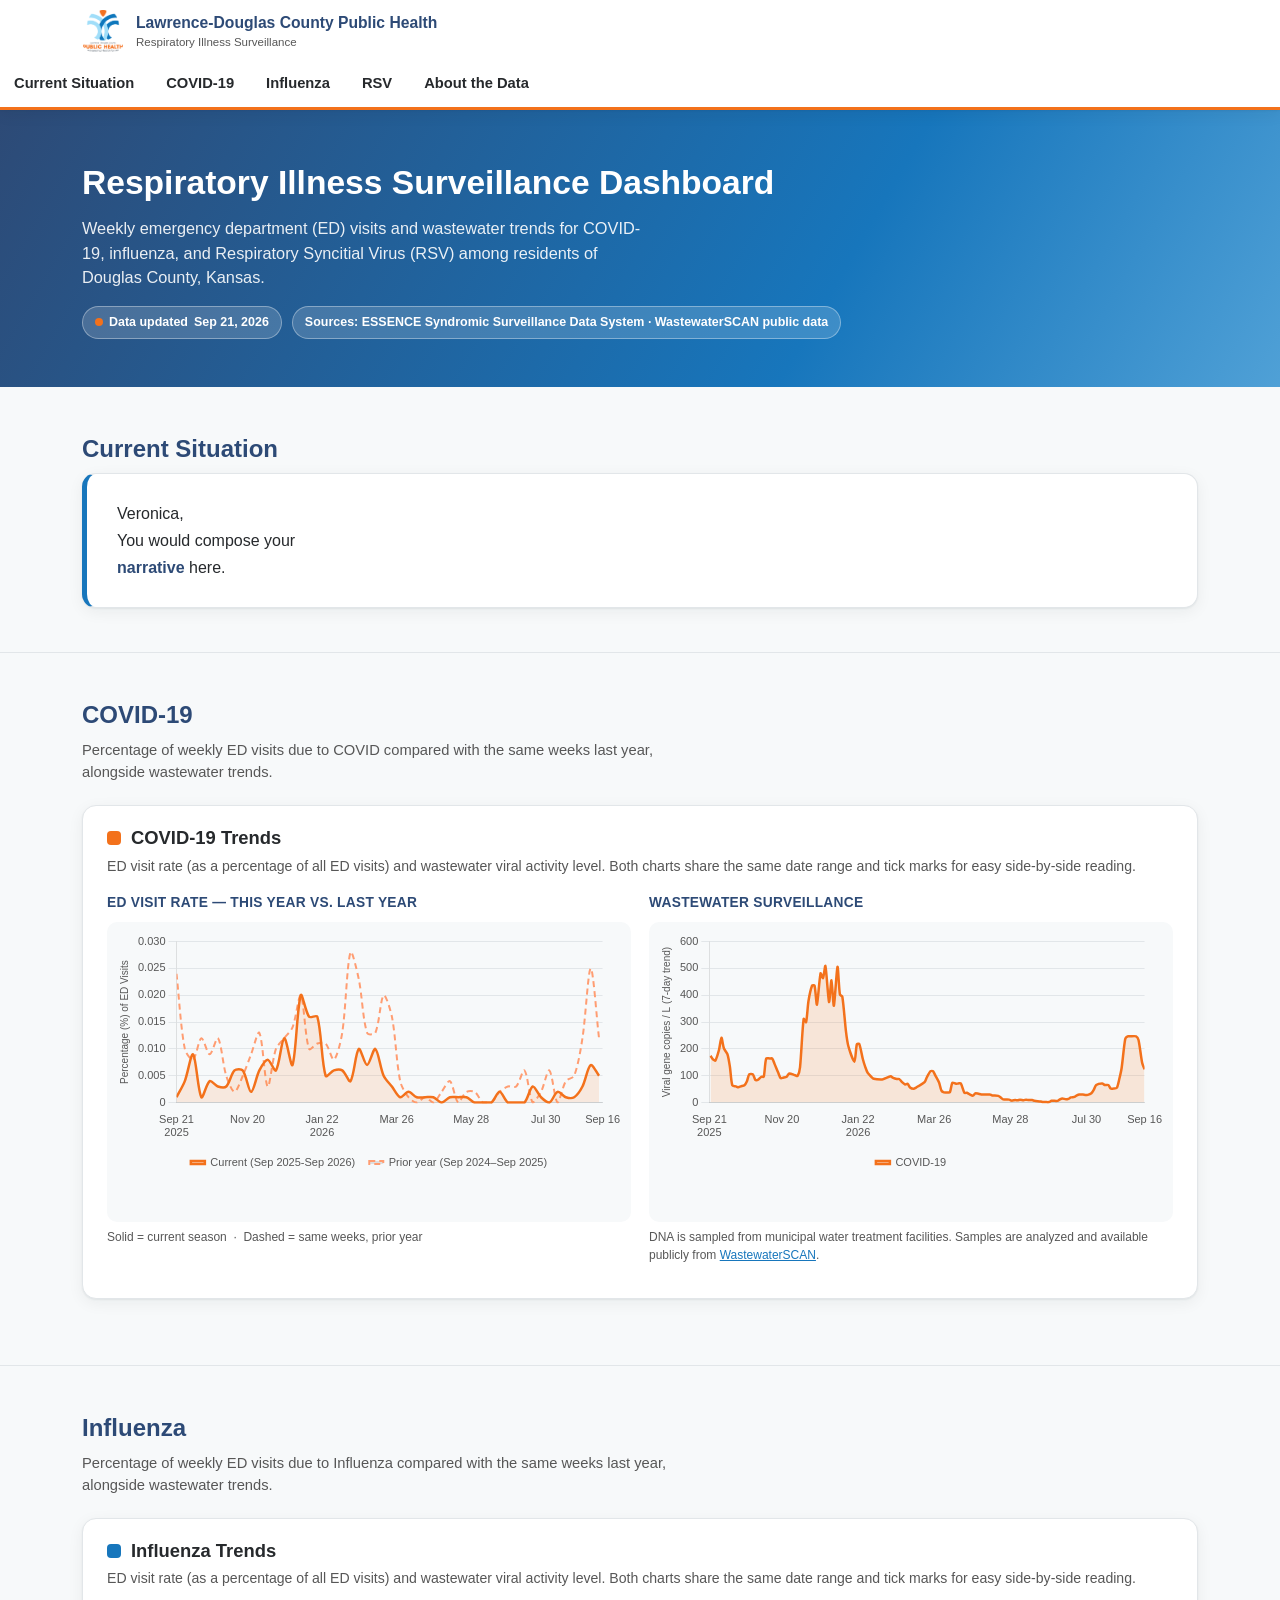
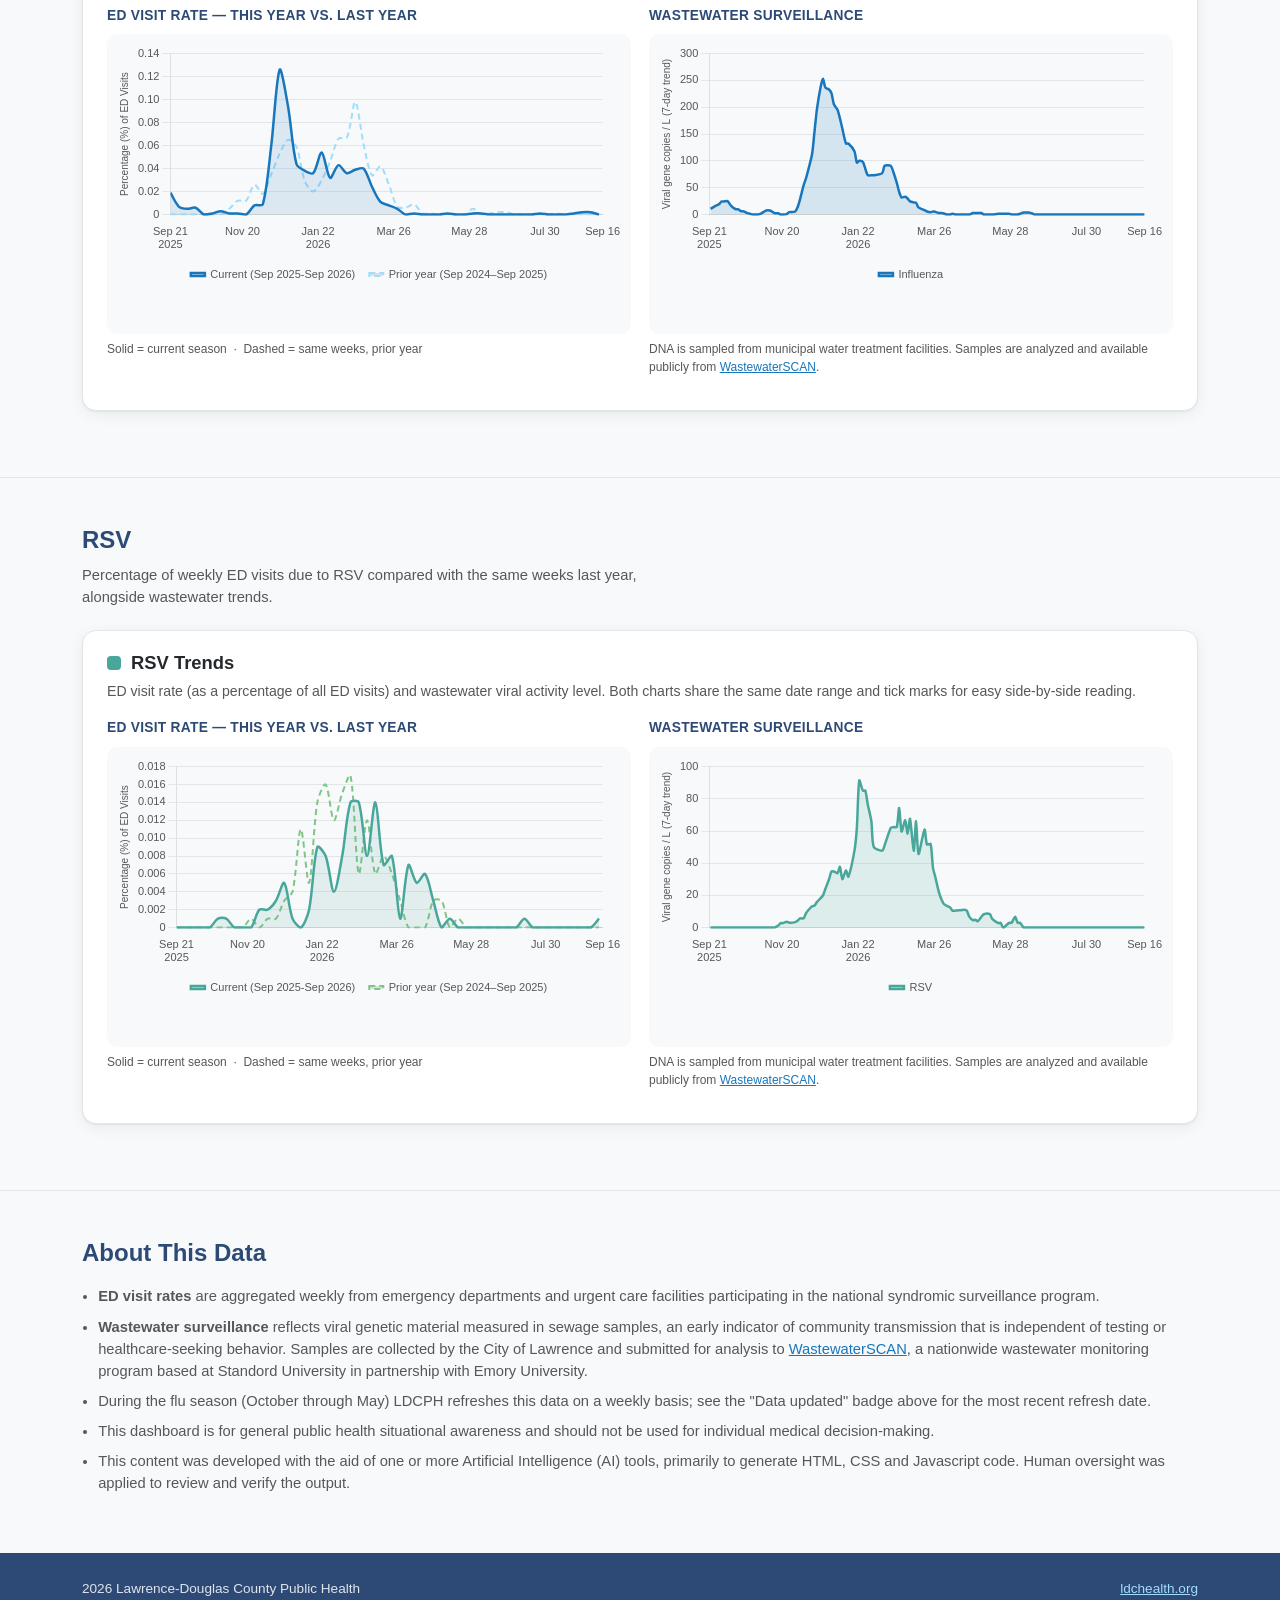
==== respiratory/index.html @ 97ee8261 "Initial push Just contains the respiratory illness dashboard." ====
<!DOCTYPE html>
<html lang="en">
<head>
<meta charset="UTF-8">
<meta name="viewport" content="width=device-width, initial-scale=1">
<title>Respiratory Illness Surveillance Dashboard | Lawrence-Douglas County Public Health</title>
<meta name="description" content="Weekly emergency department visit rates and wastewater surveillance trends for COVID-19, Influenza, and RSV in Lawrence-Douglas County.">
<link rel="icon" href="assets/img/favicon.svg" type="image/svg+xml">
<link rel="stylesheet" href="assets/css/styles.css">
</head>
<body>
<a class="skip-link" href="#main">Skip to main content</a>

<header class="site-header">
  <div class="header-bar">
    <a class="brand" href="https://ldchealth.org/">
      <img class="brand__logo" src="assets/img/logo.svg" alt="Lawrence-Douglas County Public Health logo">
      <span class="brand__text">
        <span class="brand__agency">Lawrence-Douglas County Public Health</span>
        <span class="brand__tagline">Respiratory Illness Surveillance</span>
      </span>
    </a>
    <button class="nav-toggle" id="navToggle" aria-expanded="false" aria-controls="mainNav" aria-label="Toggle navigation menu"></button>
  </div>
  <nav class="main-nav" id="mainNav">
    <a href="#summary">Current Situation</a>
    <a href="#covid">COVID-19</a>
    <a href="#influenza">Influenza</a>
    <a href="#rsv">RSV</a>
    <a href="#about">About the Data</a>
  </nav>
</header>

<main id="main">
  <div id="top"></div>
  <section class="hero">
    <div class="container">
      <h1>Respiratory Illness Surveillance Dashboard</h1>
      <p>Weekly emergency department (ED) visits and wastewater trends for COVID-19, influenza, and Respiratory Syncitial Virus (RSV) among residents of Douglas County, Kansas.</p>
      <div class="hero__meta">
        <span class="badge"><span class="badge__dot"></span> Data updated <span id="lastUpdated">—</span></span>
        <span class="badge">Sources: ESSENCE Syndromic Surveillance Data System &middot; WastewaterSCAN public data</span>
      </div>
    </div>
  </section>

  <section class="section" id="summary">
    <div class="container">
      <h2 class="section-title">Current Situation</h2>
      <!-- <p class="section-sub">A short narrative update from LDCPH staff, reflecting the latest interpretation of the data below.</p> -->
      <div class="narrative-box" id="narrativeBox">
        <p class="state-msg">Loading current summary…</p>
      </div>
    </div>
  </section>

  <section class="section" id="covid">
    <div class="container">
      <h2 class="section-title">COVID-19</h2>
      <p class="section-sub">Percentage of weekly ED visits due to COVID compared with the same weeks last year, alongside wastewater trends.</p>
      <div class="pathogen-card" data-pathogen="covid" style="--tone:var(--covid-strong)">
        <div class="pathogen-card__head">
          <span class="pathogen-card__dot"></span>
          <h3 class="pathogen-card__title">COVID-19 Trends</h3>
        </div>
        <p class="pathogen-card__desc">ED visit rate (as a percentage of all ED visits) and wastewater viral activity level. Both charts share the same date range and tick marks for easy side-by-side reading.</p>
        <div class="chart-grid">
          <div class="chart-box">
            <h3>ED Visit Rate — This Year vs. Last Year</h3>
            <div class="chart-wrap"><canvas id="chart-covid-ed"></canvas></div>
            <p class="legend-note">Solid = current season &nbsp;·&nbsp; Dashed = same weeks, prior year</p>
          </div>
          <div class="chart-box">
            <h3>Wastewater Surveillance</h3>
            <div class="chart-wrap"><canvas id="chart-covid-ww"></canvas></div>
            <p class="legend-note">DNA is sampled from municipal water treatment facilities. Samples are analyzed and available publicly from <a href="https://data.wastewaterscan.org">WastewaterSCAN</a>.</p>
          </div>
        </div>
      </div>
    </div>
  </section>

  <section class="section" id="influenza">
    <div class="container">
      <h2 class="section-title">Influenza</h2>
      <p class="section-sub">Percentage of weekly ED visits due to Influenza compared with the same weeks last year, alongside wastewater trends.</p>
      <div class="pathogen-card" data-pathogen="influenza" style="--tone:var(--flu-strong)">
        <div class="pathogen-card__head">
          <span class="pathogen-card__dot"></span>
          <h3 class="pathogen-card__title">Influenza Trends</h3>
        </div>
        <p class="pathogen-card__desc">ED visit rate (as a percentage of all ED visits) and wastewater viral activity level. Both charts share the same date range and tick marks for easy side-by-side reading.</p>
        <div class="chart-grid">
          <div class="chart-box">
            <h3>ED Visit Rate — This Year vs. Last Year</h3>
            <div class="chart-wrap"><canvas id="chart-influenza-ed"></canvas></div>
            <p class="legend-note">Solid = current season &nbsp;·&nbsp; Dashed = same weeks, prior year</p>
          </div>
          <div class="chart-box">
            <h3>Wastewater Surveillance</h3>
            <div class="chart-wrap"><canvas id="chart-influenza-ww"></canvas></div>
            <p class="legend-note">DNA is sampled from municipal water treatment facilities. Samples are analyzed and available publicly from <a href="https://data.wastewaterscan.org">WastewaterSCAN</a>.</p>
          </div>
        </div>
      </div>
    </div>
  </section>

  <section class="section" id="rsv">
    <div class="container">
      <h2 class="section-title">RSV</h2>
      <p class="section-sub">Percentage of weekly ED visits due to RSV compared with the same weeks last year, alongside wastewater trends.</p>
      <div class="pathogen-card" data-pathogen="rsv" style="--tone:var(--rsv-strong)">
        <div class="pathogen-card__head">
          <span class="pathogen-card__dot"></span>
          <h3 class="pathogen-card__title">RSV Trends</h3>
        </div>
        <p class="pathogen-card__desc">ED visit rate (as a percentage of all ED visits) and wastewater viral activity level. Both charts share the same date range and tick marks for easy side-by-side reading.</p>
        <div class="chart-grid">
          <div class="chart-box">
            <h3>ED Visit Rate — This Year vs. Last Year</h3>
            <div class="chart-wrap"><canvas id="chart-rsv-ed"></canvas></div>
            <p class="legend-note">Solid = current season &nbsp;·&nbsp; Dashed = same weeks, prior year</p>
          </div>
          <div class="chart-box">
            <h3>Wastewater Surveillance</h3>
            <div class="chart-wrap"><canvas id="chart-rsv-ww"></canvas></div>
            <p class="legend-note">DNA is sampled from municipal water treatment facilities. Samples are analyzed and available publicly from <a href="https://data.wastewaterscan.org">WastewaterSCAN</a>.</p>
          </div>
        </div>
      </div>
    </div>
  </section>

  <section class="section" id="about">
    <div class="container">
      <h2 class="section-title">About This Data</h2>
      <ul class="about-list">
        <li><strong>ED visit rates</strong> are aggregated weekly from emergency departments and urgent care facilities participating in the national syndromic surveillance program. </li>
        <li><strong>Wastewater surveillance</strong> reflects viral genetic material measured in sewage samples, an early indicator of community transmission that is independent of testing or healthcare-seeking behavior. Samples are collected by the City of Lawrence and submitted for analysis to <a href="https://data.wastewaterscan.org">WastewaterSCAN</a>, a nationwide wastewater monitoring program based at Standord University in partnership with Emory University.</li>
        <li>During the flu season (October through May) LDCPH refreshes this data on a weekly basis; see the "Data updated" badge above for the most recent refresh date.</li>
        <li>This dashboard is for general public health situational awareness and should not be used for individual medical decision-making.</li>
        <li>This content was developed with the aid of one or more Artificial Intelligence (AI) tools, primarily to generate HTML, CSS and Javascript code. Human oversight was applied to review and verify the output.</li>
</li>
      </ul>
    </div>
  </section>
</main>

<footer class="site-footer">
  <div class="container footer-grid">
    <span><span id="year"></span> Lawrence-Douglas County Public Health</span>
    <span><a href="https://www.ldchealth.org" target="_blank" rel="noopener">ldchealth.org</a></span>
  </div>
</footer>

<script src="assets/js/vendor/chart.min.js"></script>
<script src="assets/js/main.js"></script>
</body>
</html>
---- respiratory/assets/css/styles.css ----
/* ==========================================================================
   Lawrence-Douglas County Public Health — Respiratory Surveillance Dashboard
   Brand-driven, mobile-first stylesheet
   ========================================================================== */

:root {
  /* ---- Core logo colors ---- */
  --brand-orange: #f3711b;
  --brand-slate:  #707a83;
  --brand-sky:    #a0ddfc;
  --brand-blue:   #1776bc;

  /* ---- Extended palette ---- */
  --ext-navy:     #2d4a76;
  --ext-peach:    #ff9d72;
  --ext-maroon:   #642e35;
  --ext-plum:     #544e64;
  --ext-tan:      #a15e26;
  --ext-teal:     #48a69a;
  --ext-gold:     #e7ac08;
  --ext-green:    #80c586;
  --ext-coral:    #e05f4a;
  --ext-brown:    #734842;
  --ext-pink:     #e7738b;
  --ext-olive:    #75782f;
  --ext-purple:   #7e4d7f;
  --ext-berry:    #9c2638;
  --ext-lilac:    #bca6ca;
  --ext-gray:     #575757;
  --ext-yellow:   #d6d259;
  --ext-mauve:    #c976a1;
  --ext-emerald:  #438675;
  --ext-moss:     #919741;

  /* ---- Semantic assignments ---- */
  --color-text:       #26292c;
  --color-text-soft:  var(--ext-gray);
  --color-bg:         #f7f9fa;
  --color-surface:    #ffffff;
  --color-border:     #e2e6e9;
  --color-accent:     var(--brand-orange);
  --color-primary:    var(--brand-blue);
  --color-primary-dk: var(--ext-navy);

  /* Pathogen color coding — used consistently across ED + wastewater charts */
  --covid-strong: var(--brand-orange);
  --covid-soft:   var(--ext-peach);
  --flu-strong:   var(--brand-blue);
  --flu-soft:     var(--brand-sky);
  --rsv-strong:   var(--ext-teal);
  --rsv-soft:     var(--ext-green);

  --radius: 14px;
  --shadow: 0 1px 2px rgba(20, 30, 40, 0.06), 0 4px 16px rgba(20, 30, 40, 0.06);
  --maxw: 1180px;
}

* { box-sizing: border-box; }
html { scroll-behavior: smooth; }

body {
  margin: 0;
  font-family: "Segoe UI", Roboto, "Helvetica Neue", Arial, sans-serif;
  color: var(--color-text);
  background: var(--color-bg);
  line-height: 1.5;
  -webkit-font-smoothing: antialiased;
}

img { max-width: 100%; display: block; }
a { color: var(--color-primary); }

.container {
  max-width: var(--maxw);
  margin: 0 auto;
  padding: 0 clamp(16px, 4vw, 32px);
}

/* ---------------------------------- Skip link ---------------------------------- */
.skip-link {
  position: absolute;
  left: -999px;
  top: 0;
  background: var(--color-primary);
  color: #fff;
  padding: 10px 16px;
  z-index: 1000;
}
.skip-link:focus { left: 8px; top: 8px; border-radius: 8px; }

/* ---------------------------------- Header / Nav ---------------------------------- */
.site-header {
  position: sticky;
  top: 0;
  z-index: 100;
  background: var(--color-surface);
  border-bottom: 3px solid var(--color-accent);
  box-shadow: var(--shadow);
}

.header-bar {
  display: flex;
  align-items: center;
  justify-content: space-between;
  padding: 10px clamp(16px, 4vw, 32px);
  max-width: var(--maxw);
  margin: 0 auto;
  gap: 12px;
}

.brand {
  display: flex;
  align-items: center;
  gap: 12px;
  min-width: 0;
  text-decoration: none;
  color: inherit;
}

.brand__logo {
  width: 42px;
  height: 42px;
  flex: none;
  border-radius: 10px;
}

.brand__text { min-width: 0; }
.brand__agency {
  display: block;
  font-weight: 700;
  font-size: 0.98rem;
  color: var(--color-primary-dk);
  white-space: nowrap;
  overflow: hidden;
  text-overflow: ellipsis;
}
.brand__tagline {
  display: block;
  font-size: 0.72rem;
  color: var(--color-text-soft);
  white-space: nowrap;
}

.nav-toggle {
  display: inline-flex;
  align-items: center;
  justify-content: center;
  width: 42px;
  height: 42px;
  border-radius: 10px;
  border: 1px solid var(--color-border);
  background: var(--color-surface);
  cursor: pointer;
}
.nav-toggle span,
.nav-toggle::before,
.nav-toggle::after {
  content: "";
  display: block;
  width: 20px;
  height: 2px;
  background: var(--color-primary-dk);
  border-radius: 2px;
  position: relative;
}
.nav-toggle::before { transform: translateY(-6px); }
.nav-toggle::after  { transform: translateY(4px); }

.main-nav {
  display: none;
  flex-direction: column;
  gap: 2px;
  background: var(--color-surface);
  border-top: 1px solid var(--color-border);
}
.main-nav.is-open { display: flex; }

.main-nav a {
  display: block;
  padding: 12px clamp(16px, 4vw, 32px);
  text-decoration: none;
  color: var(--color-text);
  font-weight: 600;
  font-size: 0.92rem;
  border-left: 3px solid transparent;
}
.main-nav a:hover,
.main-nav a:focus {
  background: var(--color-bg);
  border-left-color: var(--color-accent);
  color: var(--color-primary-dk);
}

@media (min-width: 860px) {
  .nav-toggle { display: none; }
  .main-nav {
    display: flex;
    flex-direction: row;
    gap: 4px;
    border-top: none;
    background: none;
  }
  .main-nav a { border-left: none; border-bottom: 3px solid transparent; padding: 10px 14px; }
  .main-nav a:hover, .main-nav a:focus { border-left: none; border-bottom-color: var(--color-accent); background: none; }
}

/* ---------------------------------- Hero ---------------------------------- */
.hero {
  background: linear-gradient(120deg, var(--color-primary-dk) 0%, var(--color-primary) 65%, var(--brand-sky) 150%);
  color: #fff;
  padding: clamp(28px, 6vw, 48px) 0;
}
.hero h1 {
  margin: 0 0 8px;
  font-size: clamp(1.5rem, 3.4vw, 2.1rem);
}
.hero p {
  margin: 0;
  max-width: 62ch;
  color: rgba(255,255,255,0.9);
  font-size: clamp(0.92rem, 1.6vw, 1.02rem);
}
.hero__meta {
  margin-top: 16px;
  display: flex;
  flex-wrap: wrap;
  gap: 10px;
}
.badge {
  display: inline-flex;
  align-items: center;
  gap: 6px;
  background: rgba(255,255,255,0.16);
  border: 1px solid rgba(255,255,255,0.35);
  color: #fff;
  padding: 6px 12px;
  border-radius: 999px;
  font-size: 0.78rem;
  font-weight: 600;
}
.badge__dot { width: 8px; height: 8px; border-radius: 50%; background: var(--brand-orange); }

/* ---------------------------------- Section framing ---------------------------------- */
.section { padding: clamp(28px, 5vw, 44px) 0; }
.section + .section { border-top: 1px solid var(--color-border); }
.section-title {
  display: flex;
  align-items: baseline;
  gap: 10px;
  margin: 0 0 6px;
  font-size: clamp(1.15rem, 2.4vw, 1.5rem);
  color: var(--color-primary-dk);
}
.section-sub {
  margin: 0 0 22px;
  color: var(--color-text-soft);
  font-size: 0.92rem;
  max-width: 72ch;
}

/* ---------------------------------- Narrative summary ---------------------------------- */
.narrative-box {
  background: var(--color-surface);
  border: 1px solid var(--color-border);
  border-left: 5px solid var(--color-primary);
  border-radius: var(--radius);
  box-shadow: var(--shadow);
  padding: clamp(16px, 3vw, 26px) clamp(18px, 3.5vw, 30px);
  font-size: 1rem;
  line-height: 1.7;
  color: var(--color-text);
}
.narrative-box b,
.narrative-box strong { color: var(--color-primary-dk); }
.narrative-box hr {
  border: none;
  border-top: 1px solid var(--color-border);
  margin: 14px 0;
}
.narrative-box p { margin: 0 0 10px; }
.narrative-box p:last-child { margin-bottom: 0; }

/* ---------------------------------- Pathogen cards ---------------------------------- */
.pathogen-card {
  background: var(--color-surface);
  border: 1px solid var(--color-border);
  border-radius: var(--radius);
  box-shadow: var(--shadow);
  padding: 18px clamp(14px, 3vw, 24px) 22px;
  margin-bottom: 22px;
  scroll-margin-top: 96px;
}
.pathogen-card__head {
  display: flex;
  align-items: center;
  gap: 10px;
  margin-bottom: 4px;
}
.pathogen-card__dot { width: 14px; height: 14px; border-radius: 4px; background: var(--tone, var(--color-accent)); flex: none; }
.pathogen-card__title { margin: 0; font-size: 1.15rem; color: var(--color-text); }
.pathogen-card__desc { margin: 2px 0 16px; color: var(--color-text-soft); font-size: 0.88rem; }

.chart-grid {
  display: grid;
  grid-template-columns: 1fr;
  gap: 18px;
}
@media (min-width: 900px) {
  .chart-grid { grid-template-columns: 1fr 1fr; }
}

.chart-box h3 {
  margin: 0 0 8px;
  font-size: 0.86rem;
  font-weight: 700;
  color: var(--color-primary-dk);
  text-transform: uppercase;
  letter-spacing: 0.02em;
}
.chart-wrap {
  position: relative;
  height: 260px;
  background: var(--color-bg);
  border-radius: 10px;
  padding: 10px 8px 4px;
}
@media (min-width: 640px) { .chart-wrap { height: 300px; } }

.legend-note { font-size: 0.75rem; color: var(--color-text-soft); margin-top: 6px; }

/* ---------------------------------- About / footer ---------------------------------- */
.about-list { padding-left: 1.1em; color: var(--color-text-soft); font-size: 0.92rem; }
.about-list li { margin-bottom: 8px; }

.site-footer {
  background: var(--color-primary-dk);
  color: rgba(255,255,255,0.85);
  padding: 26px 0;
  font-size: 0.85rem;
}
.site-footer a { color: var(--brand-sky); }
.footer-grid {
  display: flex;
  flex-wrap: wrap;
  gap: 14px;
  justify-content: space-between;
  align-items: center;
}

/* ---------------------------------- Utility ---------------------------------- */
.visually-hidden {
  position: absolute !important;
  width: 1px; height: 1px;
  overflow: hidden;
  clip: rect(0 0 0 0);
  white-space: nowrap;
}
.state-msg { text-align: center; color: var(--color-text-soft); padding: 24px; font-size: 0.9rem; }
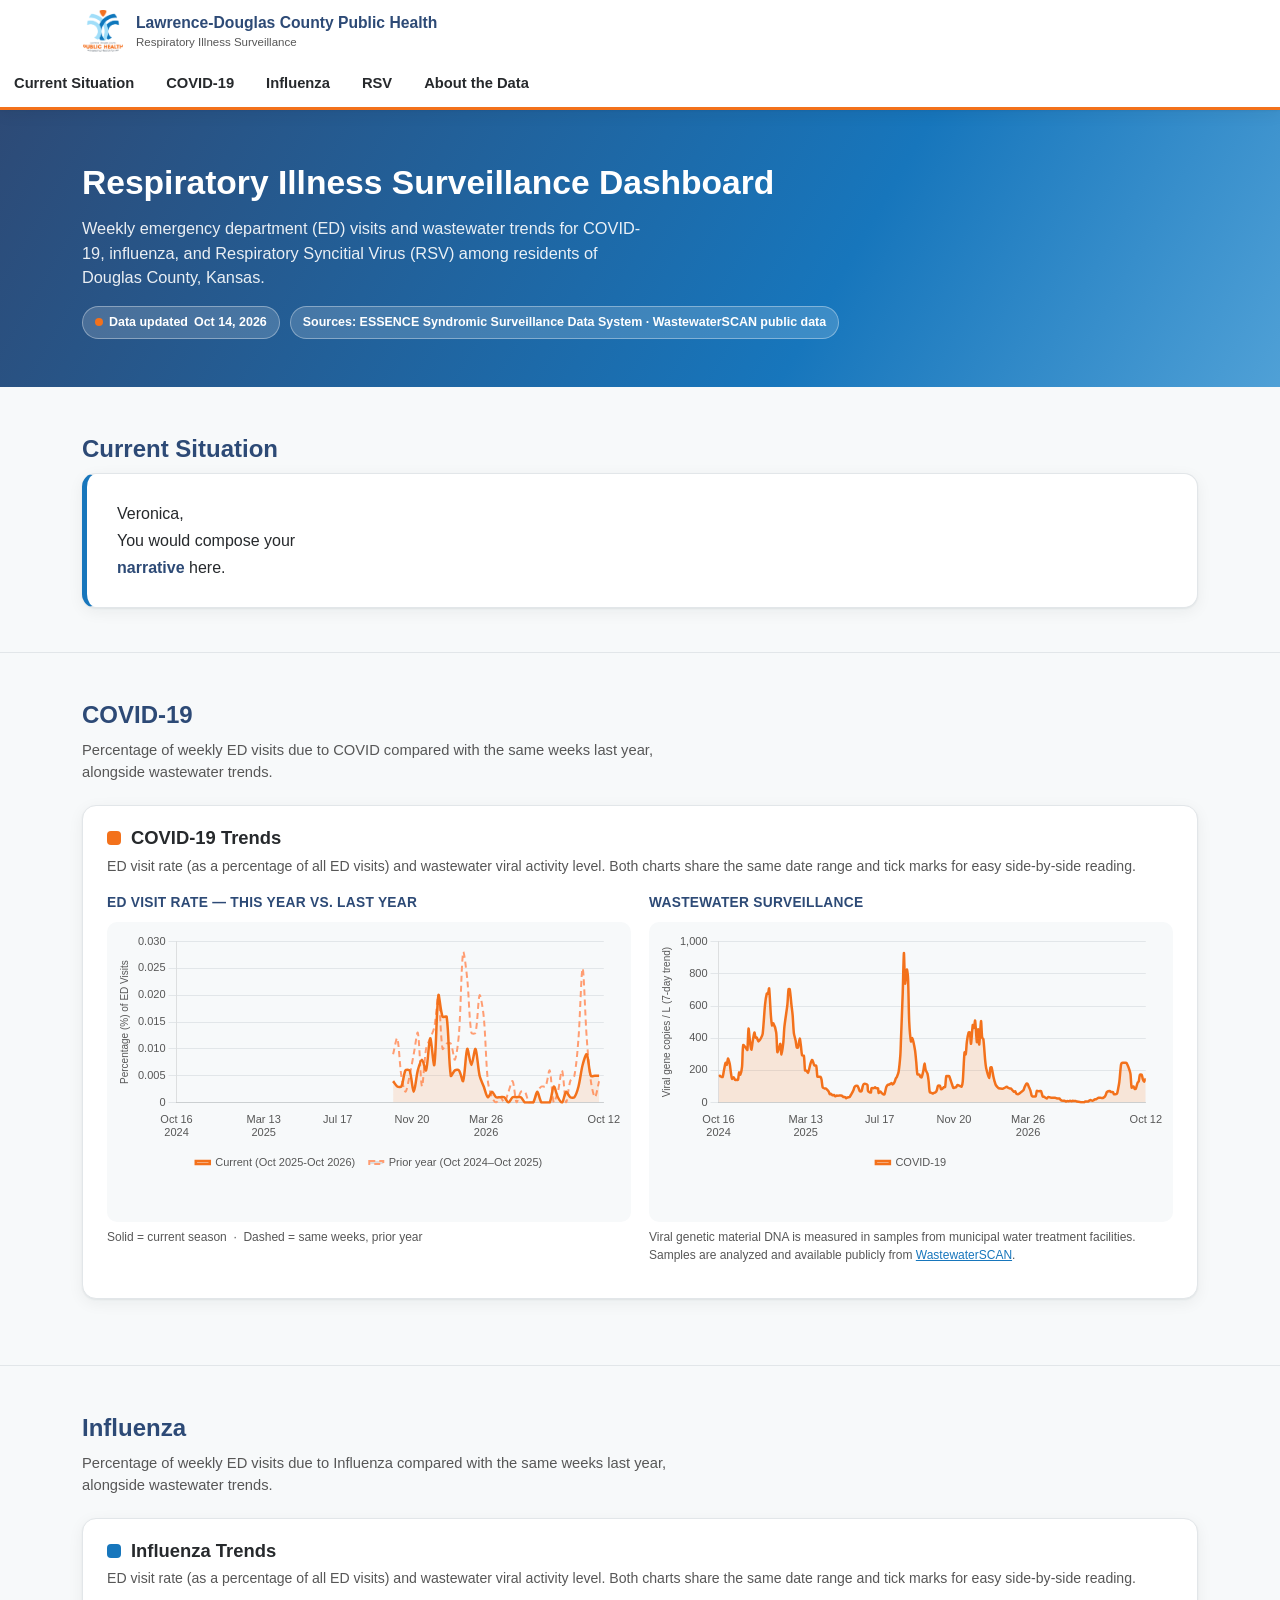
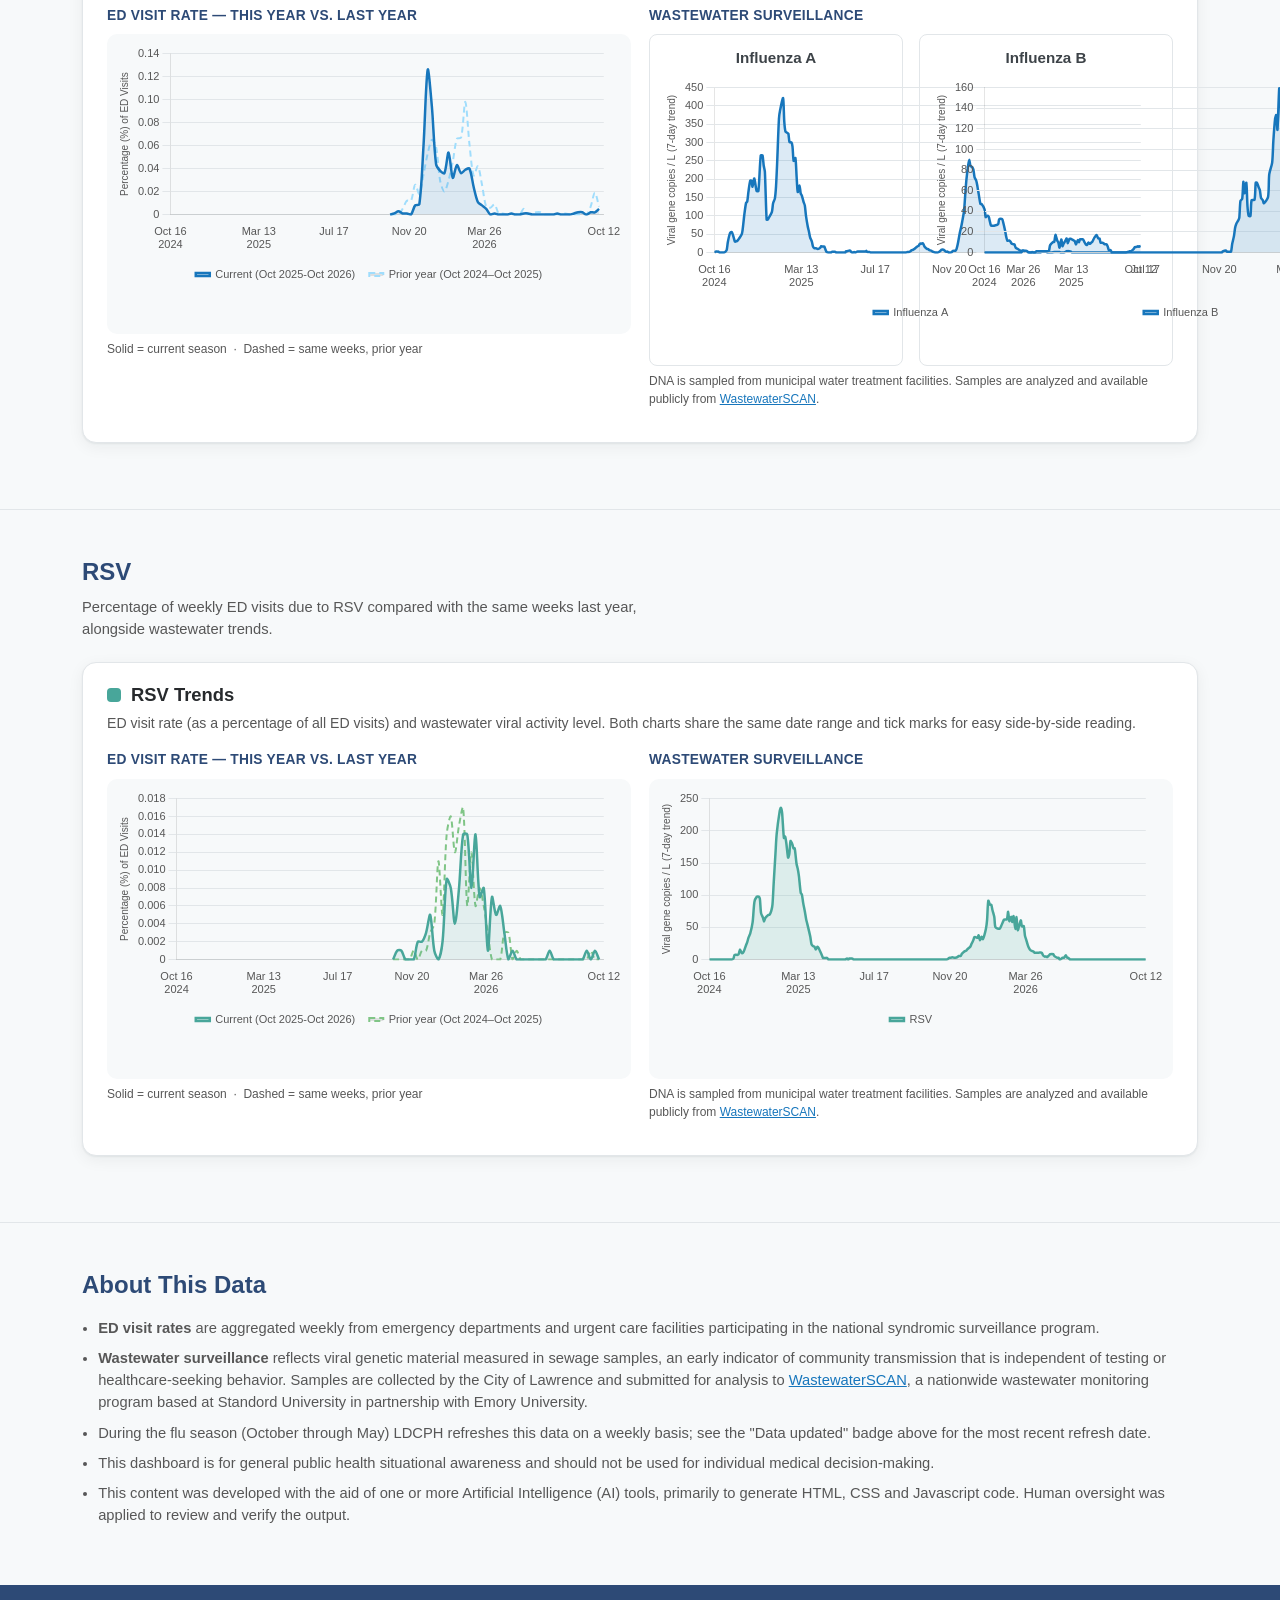
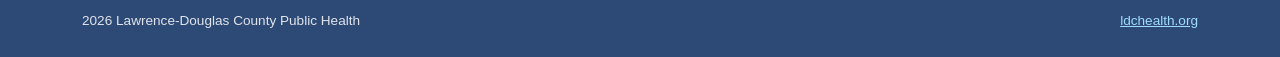
==== commit 6be17ac8: "trying to fix influenza plots" ====
--- a/respiratory/index.html
+++ b/respiratory/index.html
@@ -73,7 +73,7 @@
           <div class="chart-box">
             <h3>Wastewater Surveillance</h3>
             <div class="chart-wrap"><canvas id="chart-covid-ww"></canvas></div>
-            <p class="legend-note">DNA is sampled from municipal water treatment facilities. Samples are analyzed and available publicly from <a href="https://data.wastewaterscan.org">WastewaterSCAN</a>.</p>
+            <p class="legend-note">Viral genetic material DNA is measured in samples from municipal water treatment facilities. Samples are analyzed and available publicly from <a href="https://data.wastewaterscan.org">WastewaterSCAN</a>.</p>
           </div>
         </div>
       </div>
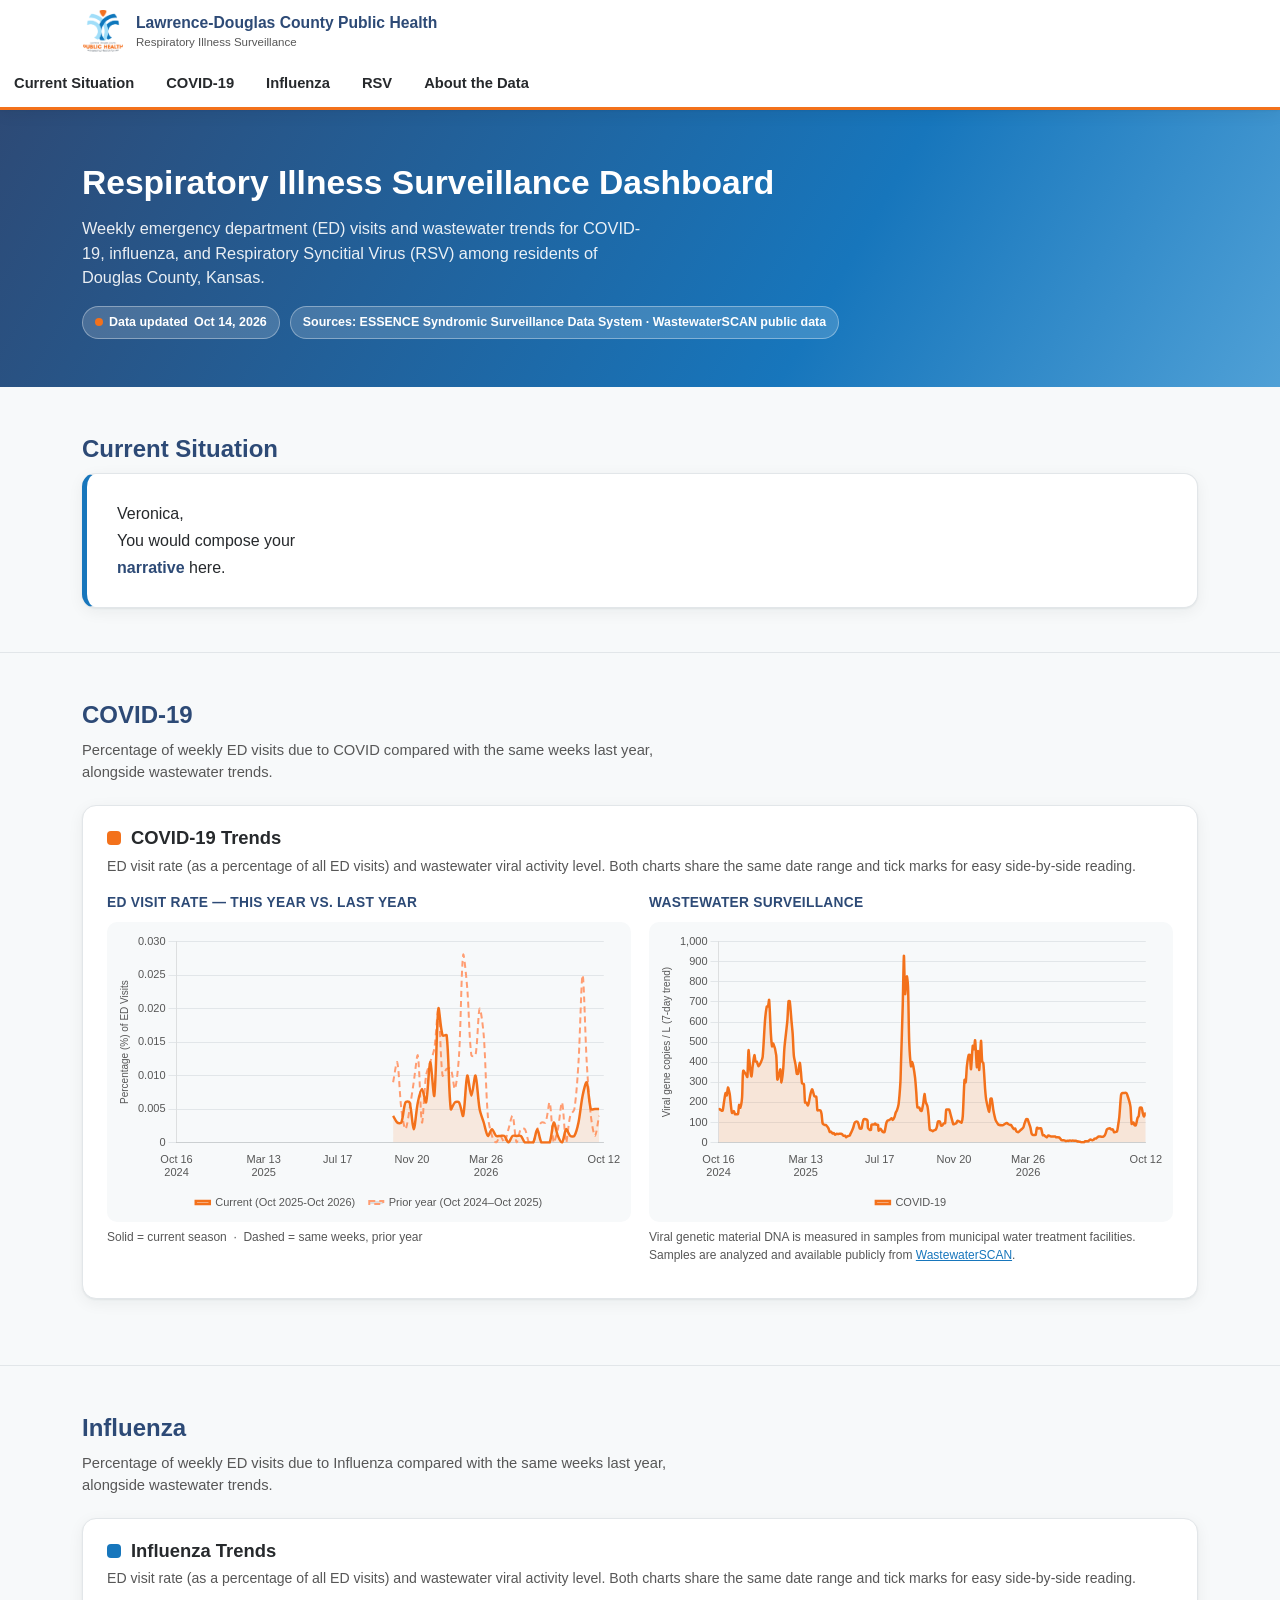
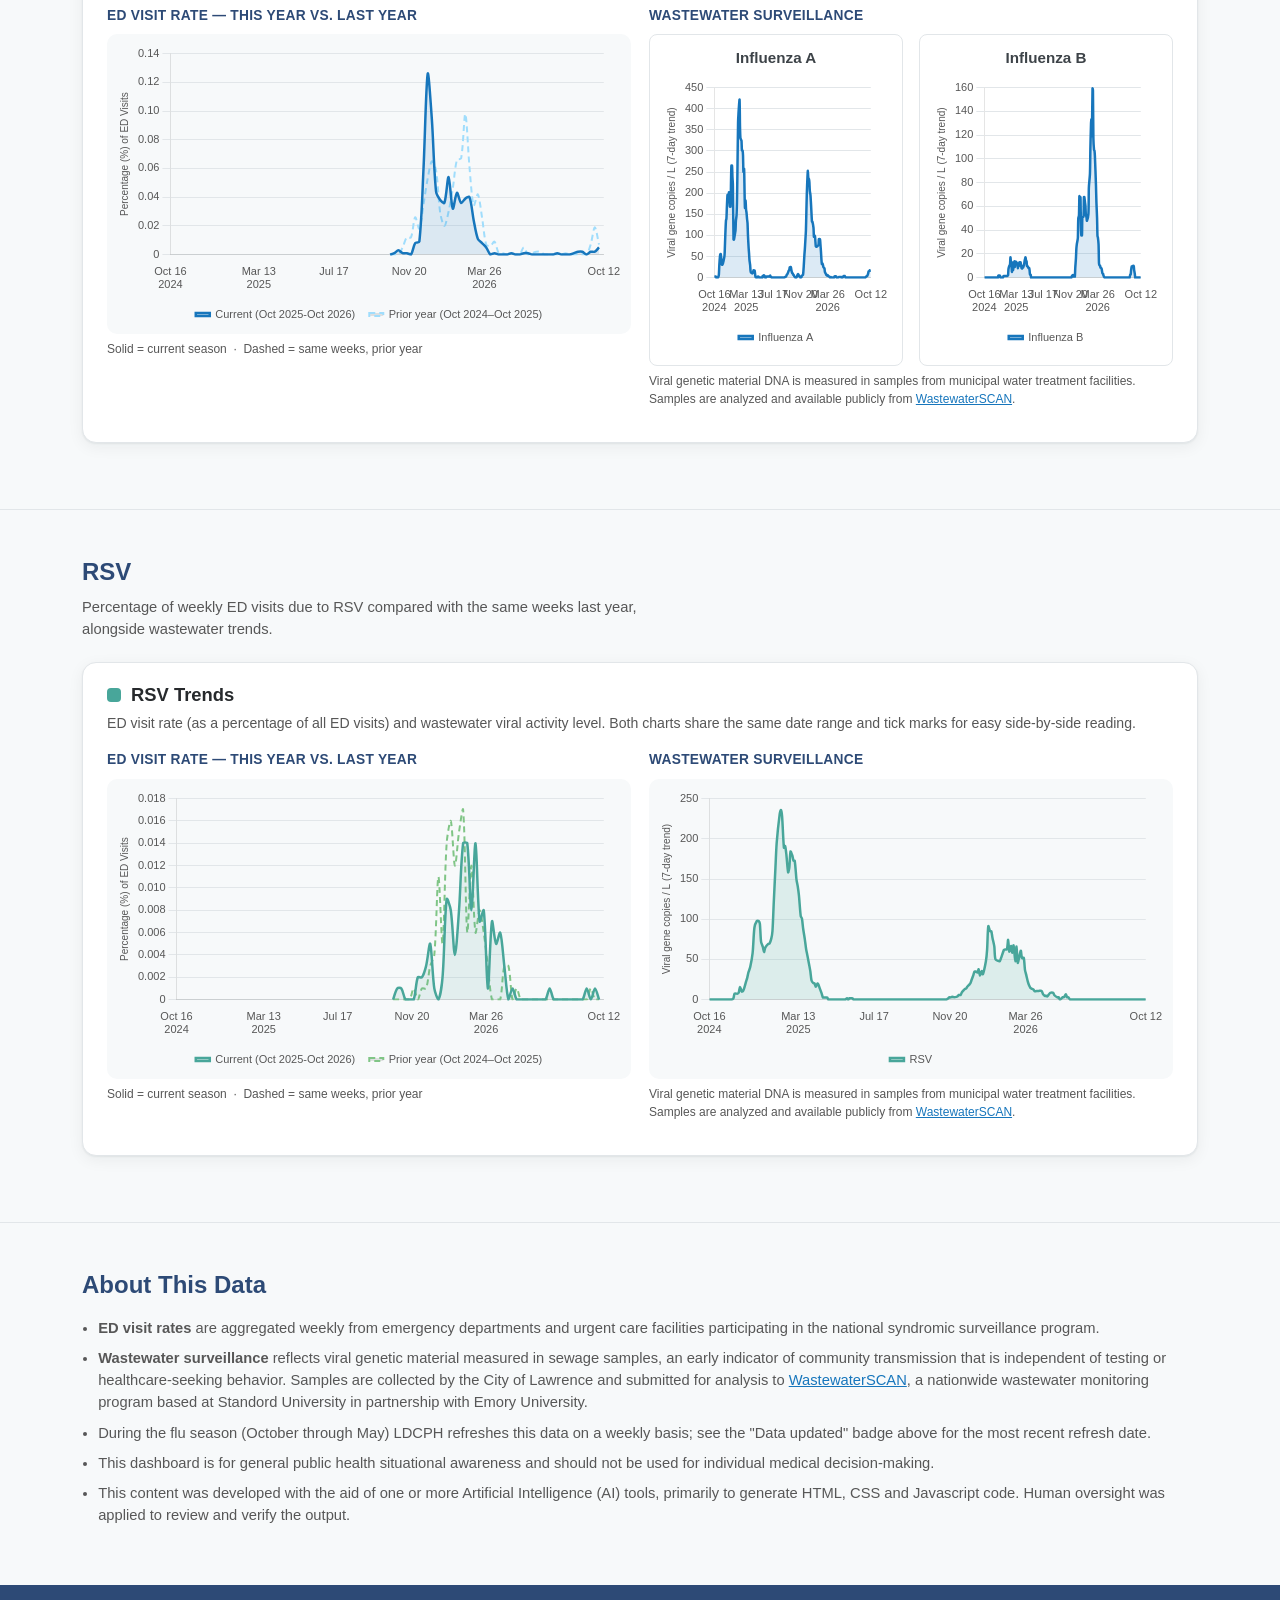
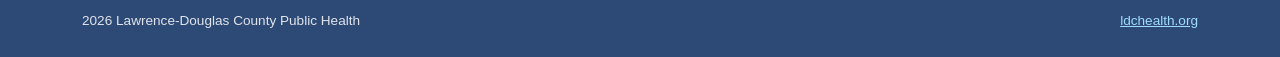
==== commit 8f0cea1b: "fixing background color of the new flu plots" ====
--- a/respiratory/index.html
+++ b/respiratory/index.html
@@ -99,7 +99,7 @@
           <div class="chart-box">
             <h3>Wastewater Surveillance</h3>
             <div class="chart-wrap"><canvas id="chart-influenza-ww"></canvas></div>
-            <p class="legend-note">DNA is sampled from municipal water treatment facilities. Samples are analyzed and available publicly from <a href="https://data.wastewaterscan.org">WastewaterSCAN</a>.</p>
+            <p class="legend-note">Viral genetic material DNA is measured in samples from municipal water treatment facilities. Samples are analyzed and available publicly from <a href="https://data.wastewaterscan.org">WastewaterSCAN</a>.</p>
           </div>
         </div>
       </div>
@@ -125,7 +125,7 @@
           <div class="chart-box">
             <h3>Wastewater Surveillance</h3>
             <div class="chart-wrap"><canvas id="chart-rsv-ww"></canvas></div>
-            <p class="legend-note">DNA is sampled from municipal water treatment facilities. Samples are analyzed and available publicly from <a href="https://data.wastewaterscan.org">WastewaterSCAN</a>.</p>
+            <p class="legend-note">Viral genetic material DNA is measured in samples from municipal water treatment facilities. Samples are analyzed and available publicly from <a href="https://data.wastewaterscan.org">WastewaterSCAN</a>.</p>
           </div>
         </div>
       </div>
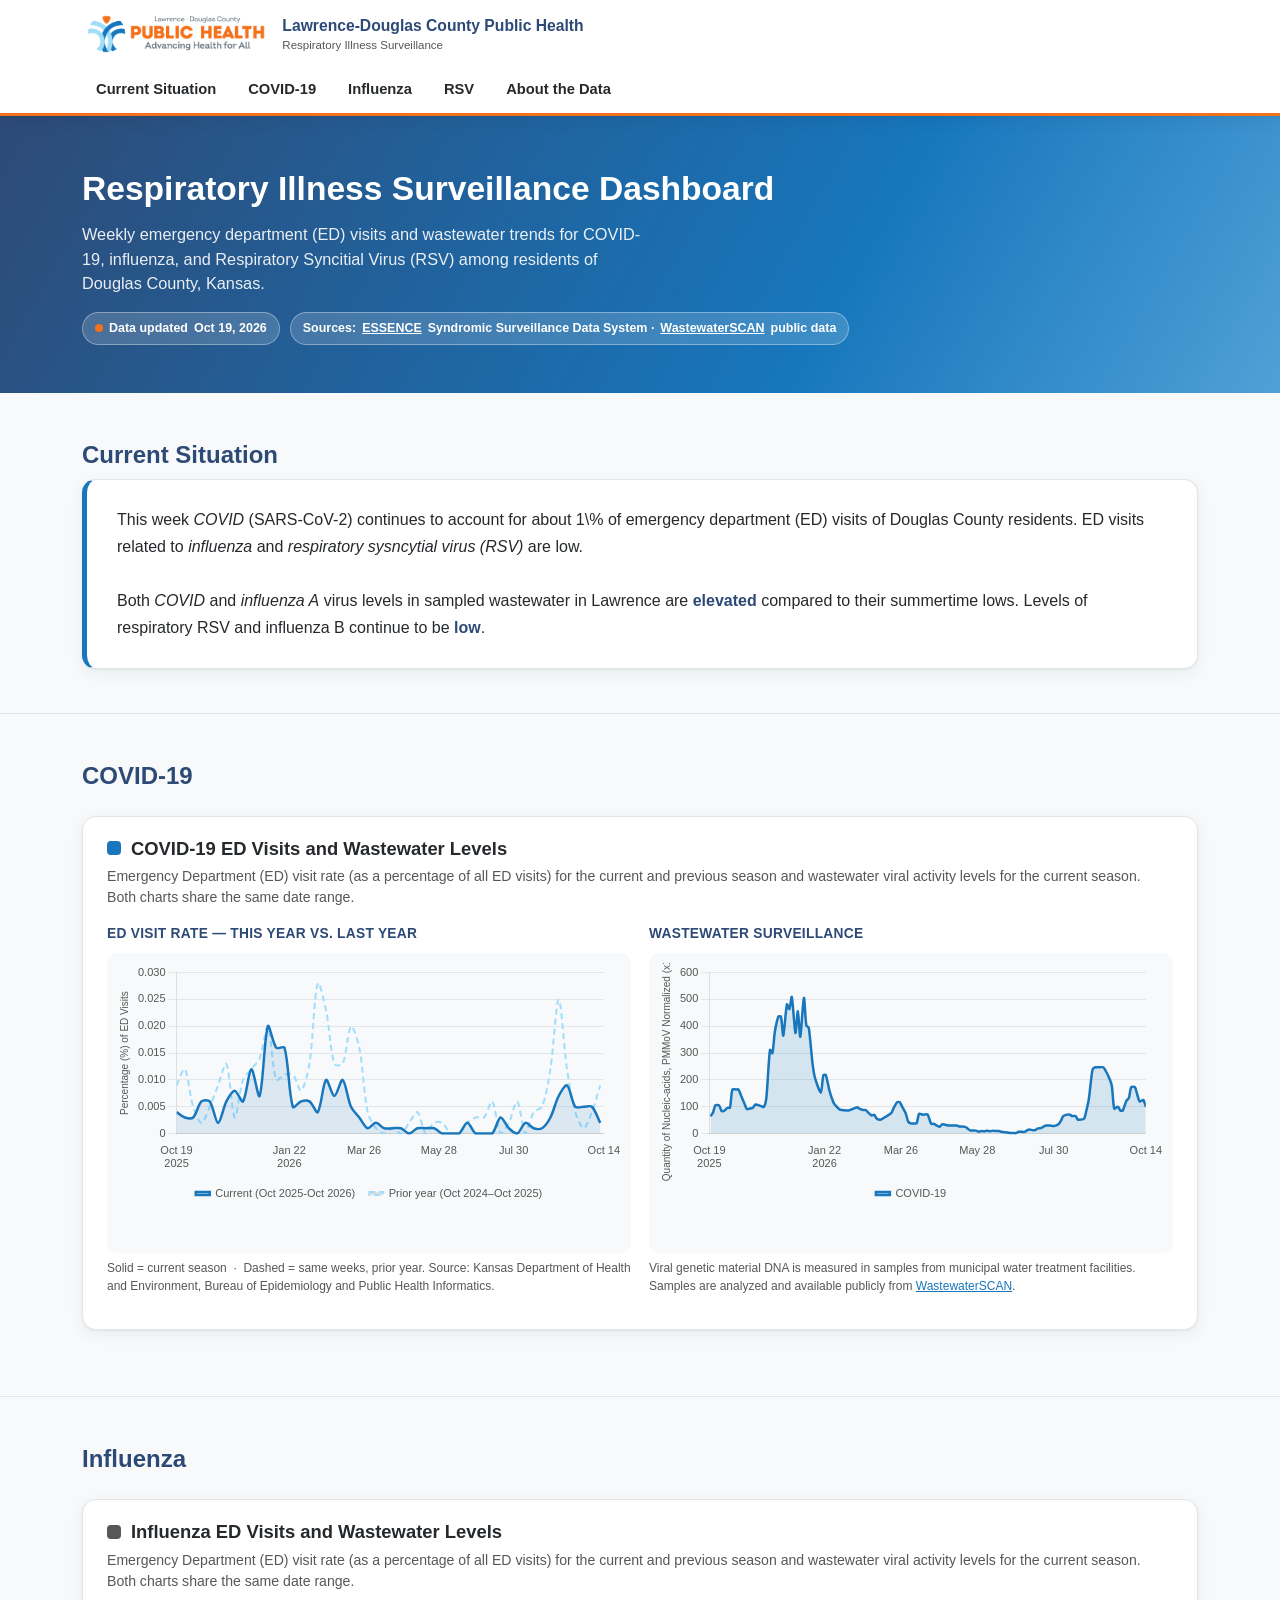
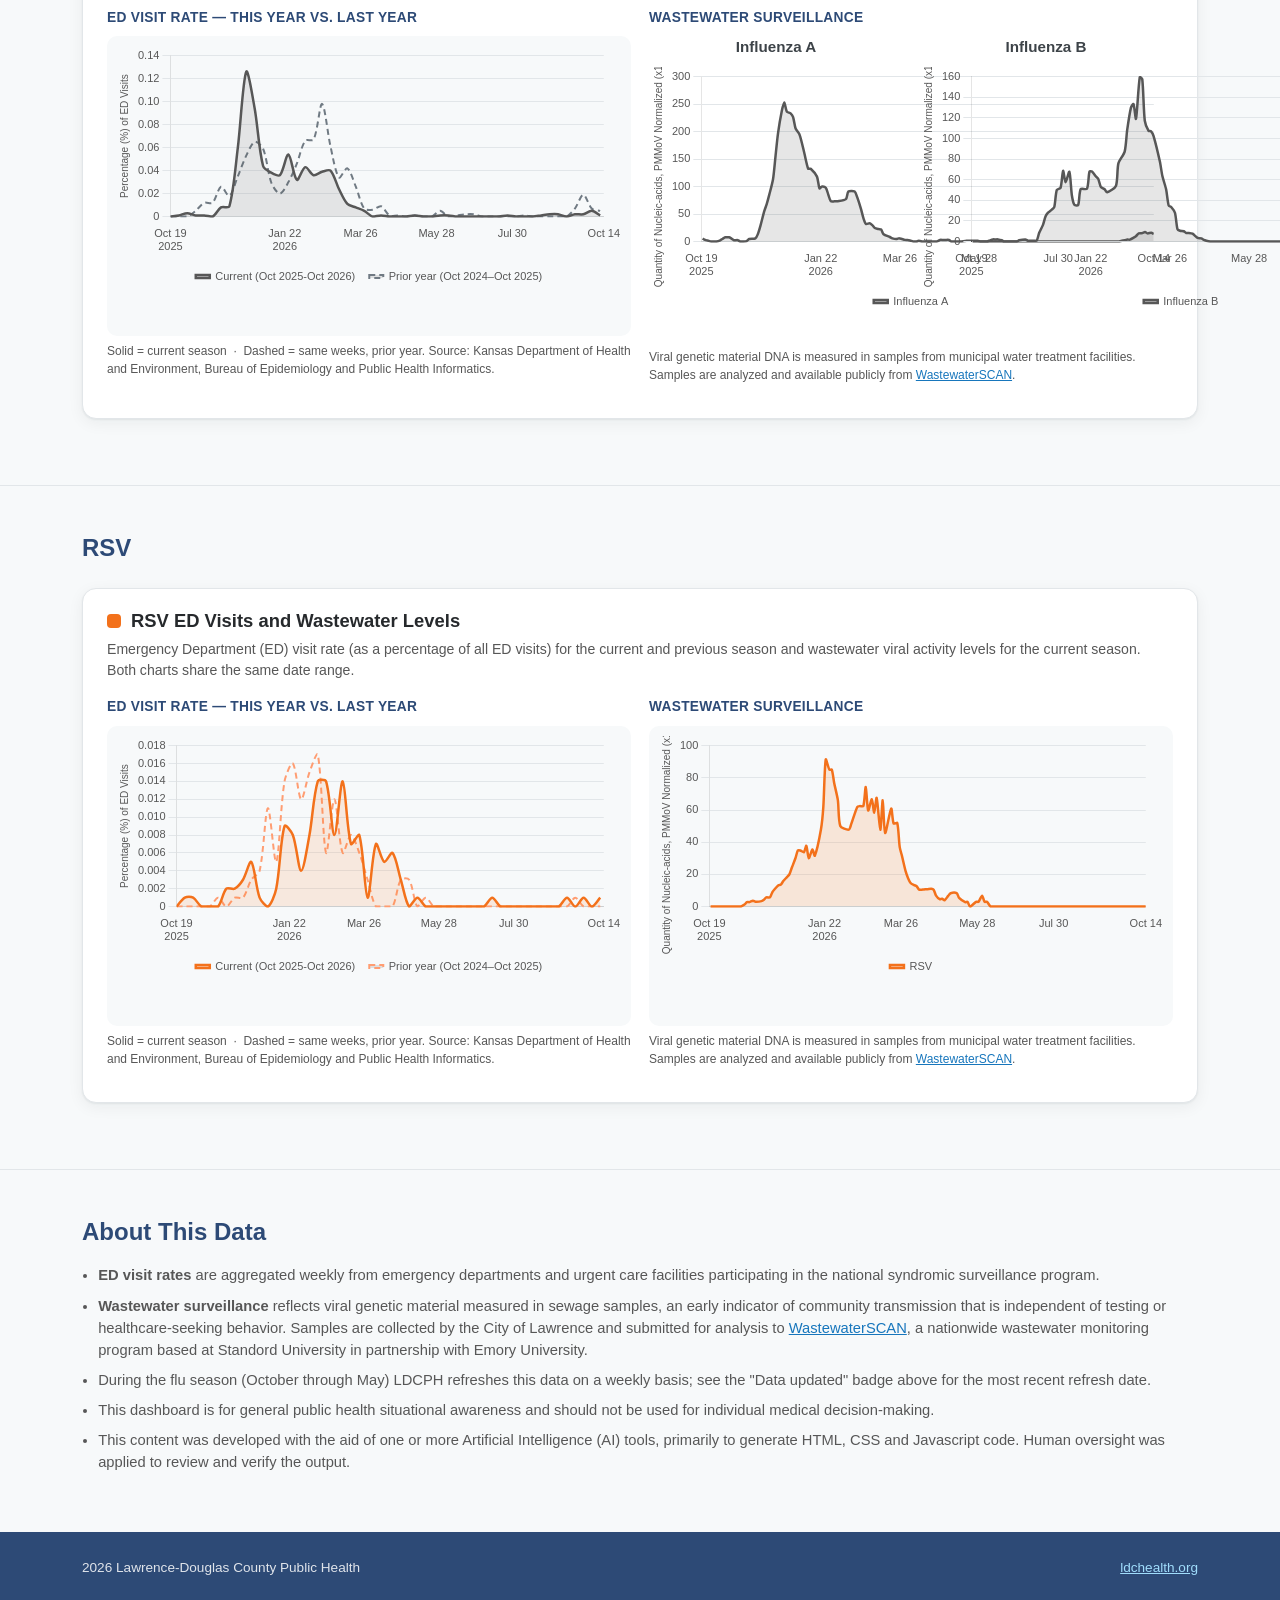
==== commit 67e27d1a: "final touches 0" ====
--- a/respiratory/index.html
+++ b/respiratory/index.html
@@ -14,7 +14,7 @@
 <header class="site-header">
   <div class="header-bar">
     <a class="brand" href="https://ldchealth.org/">
-      <img class="brand__logo" src="assets/img/logo.svg" alt="Lawrence-Douglas County Public Health logo">
+      <img class="brand__logo" src="assets/img/ldcphlogo_transparent.png" alt="Lawrence-Douglas County Public Health logo">
       <span class="brand__text">
         <span class="brand__agency">Lawrence-Douglas County Public Health</span>
         <span class="brand__tagline">Respiratory Illness Surveillance</span>
@@ -39,7 +39,7 @@
       <p>Weekly emergency department (ED) visits and wastewater trends for COVID-19, influenza, and Respiratory Syncitial Virus (RSV) among residents of Douglas County, Kansas.</p>
       <div class="hero__meta">
         <span class="badge"><span class="badge__dot"></span> Data updated <span id="lastUpdated">—</span></span>
-        <span class="badge">Sources: ESSENCE Syndromic Surveillance Data System &middot; WastewaterSCAN public data</span>
+        <span class="badge">Sources: <a href="https://www.cdc.gov/nssp/php/onboarding-toolkits/essence.html" style="color: white">ESSENCE</a> Syndromic Surveillance Data System &middot; <a href="https://www.wastewaterscan.org" style="color: white">WastewaterSCAN</a> public data</span>
       </div>
     </div>
   </section>
@@ -57,18 +57,19 @@
   <section class="section" id="covid">
     <div class="container">
       <h2 class="section-title">COVID-19</h2>
-      <p class="section-sub">Percentage of weekly ED visits due to COVID compared with the same weeks last year, alongside wastewater trends.</p>
+      <p class="section-sub"></p>
       <div class="pathogen-card" data-pathogen="covid" style="--tone:var(--covid-strong)">
         <div class="pathogen-card__head">
           <span class="pathogen-card__dot"></span>
-          <h3 class="pathogen-card__title">COVID-19 Trends</h3>
+          <h3 class="pathogen-card__title">COVID-19 ED Visits and Wastewater Levels</h3>
         </div>
-        <p class="pathogen-card__desc">ED visit rate (as a percentage of all ED visits) and wastewater viral activity level. Both charts share the same date range and tick marks for easy side-by-side reading.</p>
+        <p class="pathogen-card__desc">Emergency Department (ED) visit rate (as a percentage of all ED visits) for the current and previous season and wastewater viral activity levels for the current season. Both charts share the same date range.</p>
         <div class="chart-grid">
           <div class="chart-box">
             <h3>ED Visit Rate — This Year vs. Last Year</h3>
             <div class="chart-wrap"><canvas id="chart-covid-ed"></canvas></div>
-            <p class="legend-note">Solid = current season &nbsp;·&nbsp; Dashed = same weeks, prior year</p>
+            <p class="legend-note">Solid = current season &nbsp;·&nbsp; Dashed = same weeks, prior year. 
+              Source: Kansas Department of Health and Environment, Bureau of Epidemiology and Public Health Informatics.</p>
           </div>
           <div class="chart-box">
             <h3>Wastewater Surveillance</h3>
@@ -83,18 +84,19 @@
   <section class="section" id="influenza">
     <div class="container">
       <h2 class="section-title">Influenza</h2>
-      <p class="section-sub">Percentage of weekly ED visits due to Influenza compared with the same weeks last year, alongside wastewater trends.</p>
+      <p class="section-sub"></p>
       <div class="pathogen-card" data-pathogen="influenza" style="--tone:var(--flu-strong)">
         <div class="pathogen-card__head">
           <span class="pathogen-card__dot"></span>
-          <h3 class="pathogen-card__title">Influenza Trends</h3>
+          <h3 class="pathogen-card__title">Influenza ED Visits and Wastewater Levels</h3>
         </div>
-        <p class="pathogen-card__desc">ED visit rate (as a percentage of all ED visits) and wastewater viral activity level. Both charts share the same date range and tick marks for easy side-by-side reading.</p>
+        <p class="pathogen-card__desc">Emergency Department (ED) visit rate (as a percentage of all ED visits) for the current and previous season and wastewater viral activity levels for the current season. Both charts share the same date range.</p>
         <div class="chart-grid">
           <div class="chart-box">
             <h3>ED Visit Rate — This Year vs. Last Year</h3>
             <div class="chart-wrap"><canvas id="chart-influenza-ed"></canvas></div>
-            <p class="legend-note">Solid = current season &nbsp;·&nbsp; Dashed = same weeks, prior year</p>
+            <p class="legend-note">Solid = current season &nbsp;·&nbsp; Dashed = same weeks, prior year. 
+              Source: Kansas Department of Health and Environment, Bureau of Epidemiology and Public Health Informatics.</p>
           </div>
           <div class="chart-box">
             <h3>Wastewater Surveillance</h3>
@@ -109,18 +111,19 @@
   <section class="section" id="rsv">
     <div class="container">
       <h2 class="section-title">RSV</h2>
-      <p class="section-sub">Percentage of weekly ED visits due to RSV compared with the same weeks last year, alongside wastewater trends.</p>
+      <p class="section-sub"></p>
       <div class="pathogen-card" data-pathogen="rsv" style="--tone:var(--rsv-strong)">
         <div class="pathogen-card__head">
           <span class="pathogen-card__dot"></span>
-          <h3 class="pathogen-card__title">RSV Trends</h3>
+          <h3 class="pathogen-card__title">RSV ED Visits and Wastewater Levels</h3>
         </div>
-        <p class="pathogen-card__desc">ED visit rate (as a percentage of all ED visits) and wastewater viral activity level. Both charts share the same date range and tick marks for easy side-by-side reading.</p>
+        <p class="pathogen-card__desc">Emergency Department (ED) visit rate (as a percentage of all ED visits) for the current and previous season and wastewater viral activity levels for the current season. Both charts share the same date range.</p>
         <div class="chart-grid">
           <div class="chart-box">
             <h3>ED Visit Rate — This Year vs. Last Year</h3>
             <div class="chart-wrap"><canvas id="chart-rsv-ed"></canvas></div>
-            <p class="legend-note">Solid = current season &nbsp;·&nbsp; Dashed = same weeks, prior year</p>
+            <p class="legend-note">Solid = current season &nbsp;·&nbsp; Dashed = same weeks, prior year. 
+              Source: Kansas Department of Health and Environment, Bureau of Epidemiology and Public Health Informatics.</p>
           </div>
           <div class="chart-box">
             <h3>Wastewater Surveillance</h3>
--- a/respiratory/assets/css/styles.css
+++ b/respiratory/assets/css/styles.css
@@ -43,12 +43,18 @@
   --color-primary-dk: var(--ext-navy);
 
   /* Pathogen color coding — used consistently across ED + wastewater charts */
-  --covid-strong: var(--brand-orange);
+  --covid-strong: var(--brand-blue);
+  --covid-soft:   var(--brand-sky);
+  --flu-strong:   var(--ext-gray);
+  --flu-soft:     var(--brand-slate);
+  --rsv-strong:   var(--brand-orange);
+  --rsv-soft:     var(--ext-peach);
+  /* --covid-strong: var(--brand-orange);
   --covid-soft:   var(--ext-peach);
   --flu-strong:   var(--brand-blue);
   --flu-soft:     var(--brand-sky);
   --rsv-strong:   var(--ext-teal);
-  --rsv-soft:     var(--ext-green);
+  --rsv-soft:     var(--ext-green); */
 
   --radius: 14px;
   --shadow: 0 1px 2px rgba(20, 30, 40, 0.06), 0 4px 16px rgba(20, 30, 40, 0.06);
@@ -118,8 +124,8 @@
 }
 
 .brand__logo {
-  width: 42px;
-  height: 42px;
+  /* width: 42px; */
+  height: 48px;
   flex: none;
   border-radius: 10px;
 }
@@ -167,11 +173,16 @@
 .nav-toggle::after  { transform: translateY(4px); }
 
 .main-nav {
-  display: none;
-  flex-direction: column;
-  gap: 2px;
-  background: var(--color-surface);
-  border-top: 1px solid var(--color-border);
+  display: flex;
+  flex-direction: row;
+  gap: 4px;
+  border-top: none;
+  background: none;
+
+  max-width: var(--maxw);
+  margin: 0 auto;
+  padding: 0 clamp(16px, 4vw, 32px);
+  width: 100%;
 }
 .main-nav.is-open { display: flex; }
 
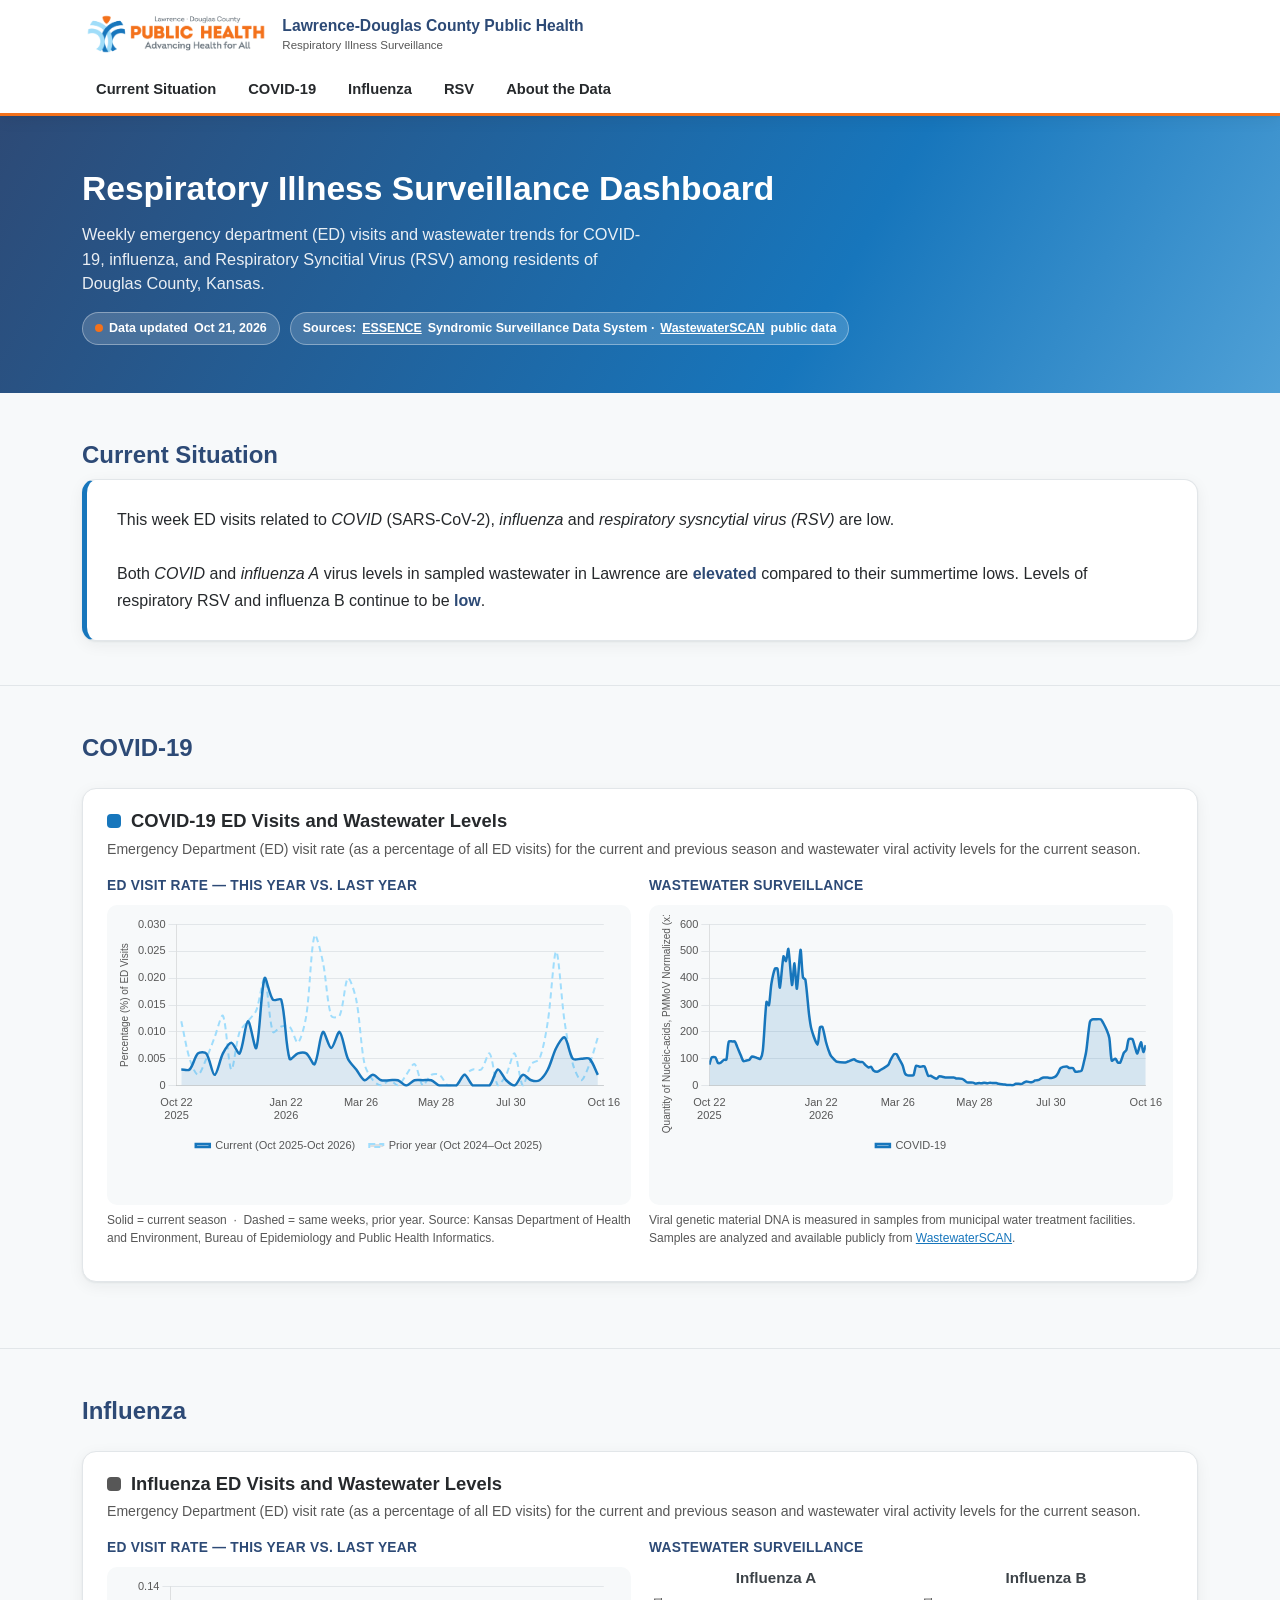
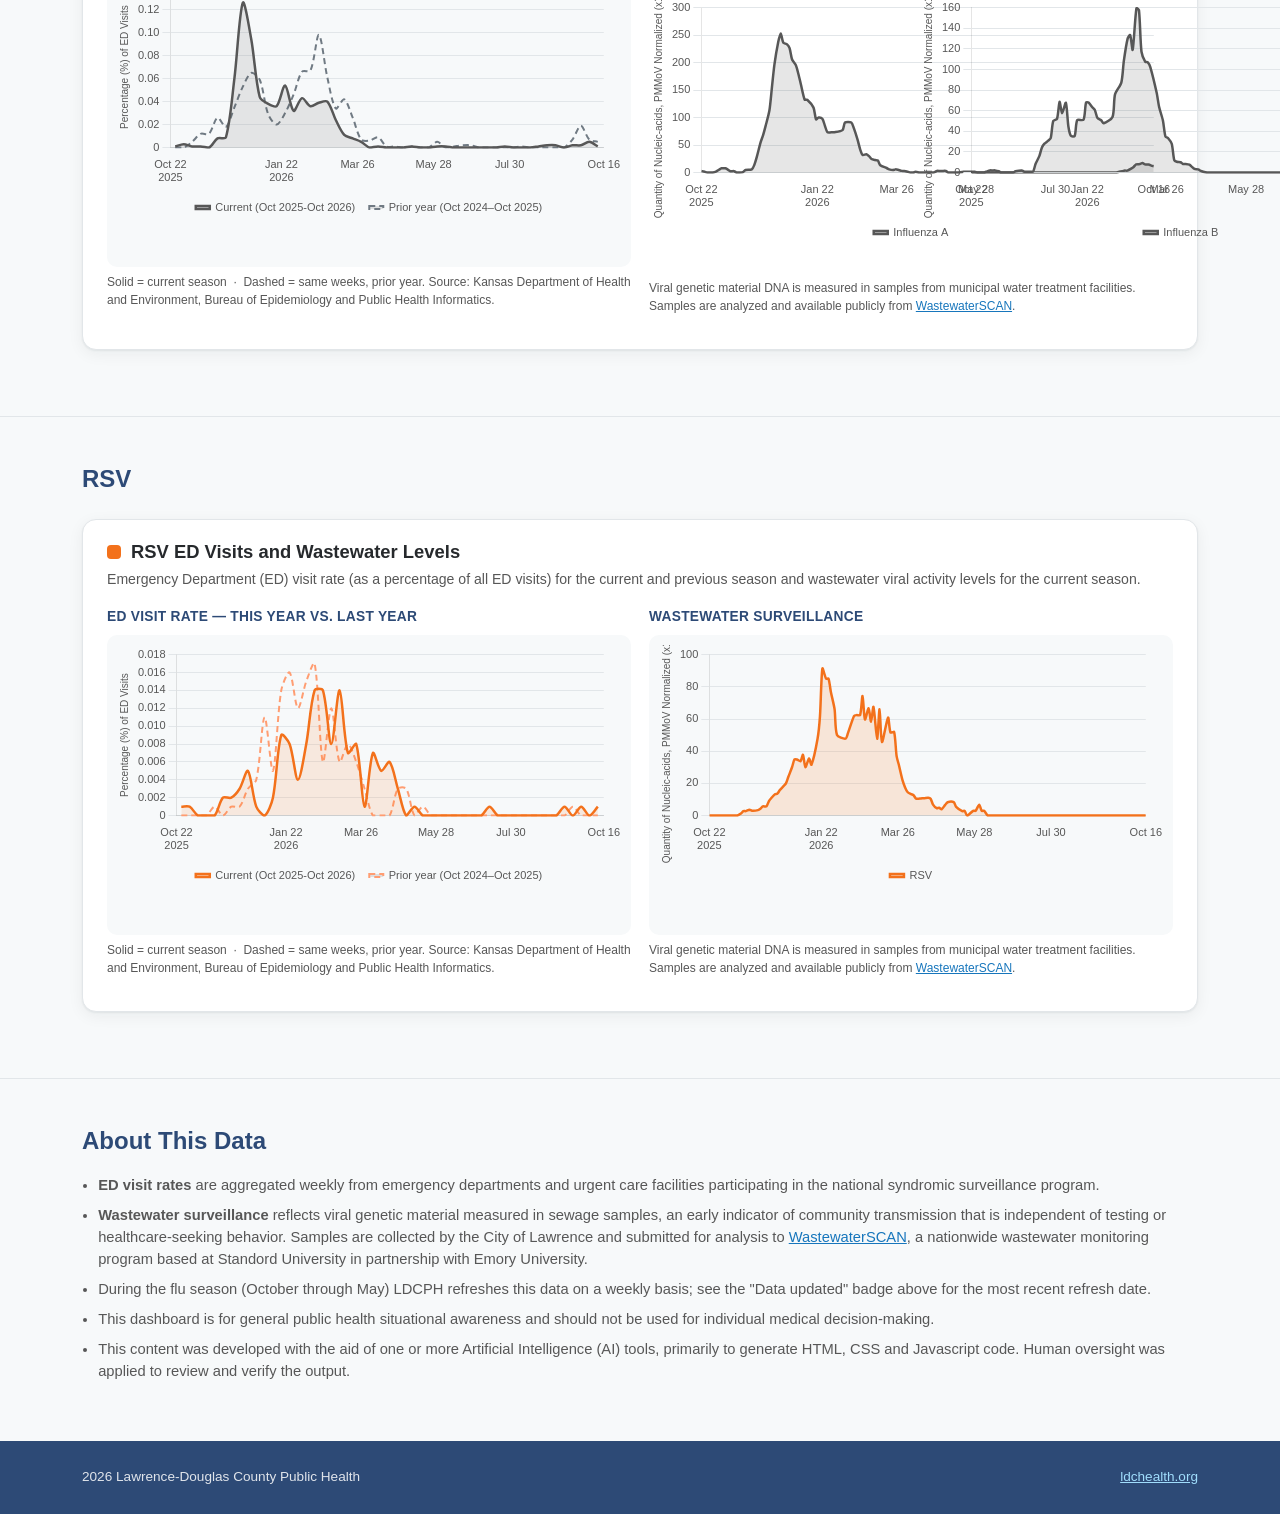
==== commit 1876b4ac: "20261021 update; adding all 3 friendface tiles" ====
--- a/respiratory/index.html
+++ b/respiratory/index.html
@@ -63,7 +63,7 @@
           <span class="pathogen-card__dot"></span>
           <h3 class="pathogen-card__title">COVID-19 ED Visits and Wastewater Levels</h3>
         </div>
-        <p class="pathogen-card__desc">Emergency Department (ED) visit rate (as a percentage of all ED visits) for the current and previous season and wastewater viral activity levels for the current season. Both charts share the same date range.</p>
+        <p class="pathogen-card__desc">Emergency Department (ED) visit rate (as a percentage of all ED visits) for the current and previous season and wastewater viral activity levels for the current season.</p>
         <div class="chart-grid">
           <div class="chart-box">
             <h3>ED Visit Rate — This Year vs. Last Year</h3>
@@ -90,7 +90,7 @@
           <span class="pathogen-card__dot"></span>
           <h3 class="pathogen-card__title">Influenza ED Visits and Wastewater Levels</h3>
         </div>
-        <p class="pathogen-card__desc">Emergency Department (ED) visit rate (as a percentage of all ED visits) for the current and previous season and wastewater viral activity levels for the current season. Both charts share the same date range.</p>
+        <p class="pathogen-card__desc">Emergency Department (ED) visit rate (as a percentage of all ED visits) for the current and previous season and wastewater viral activity levels for the current season.</p>
         <div class="chart-grid">
           <div class="chart-box">
             <h3>ED Visit Rate — This Year vs. Last Year</h3>
@@ -117,7 +117,7 @@
           <span class="pathogen-card__dot"></span>
           <h3 class="pathogen-card__title">RSV ED Visits and Wastewater Levels</h3>
         </div>
-        <p class="pathogen-card__desc">Emergency Department (ED) visit rate (as a percentage of all ED visits) for the current and previous season and wastewater viral activity levels for the current season. Both charts share the same date range.</p>
+        <p class="pathogen-card__desc">Emergency Department (ED) visit rate (as a percentage of all ED visits) for the current and previous season and wastewater viral activity levels for the current season.</p>
         <div class="chart-grid">
           <div class="chart-box">
             <h3>ED Visit Rate — This Year vs. Last Year</h3>
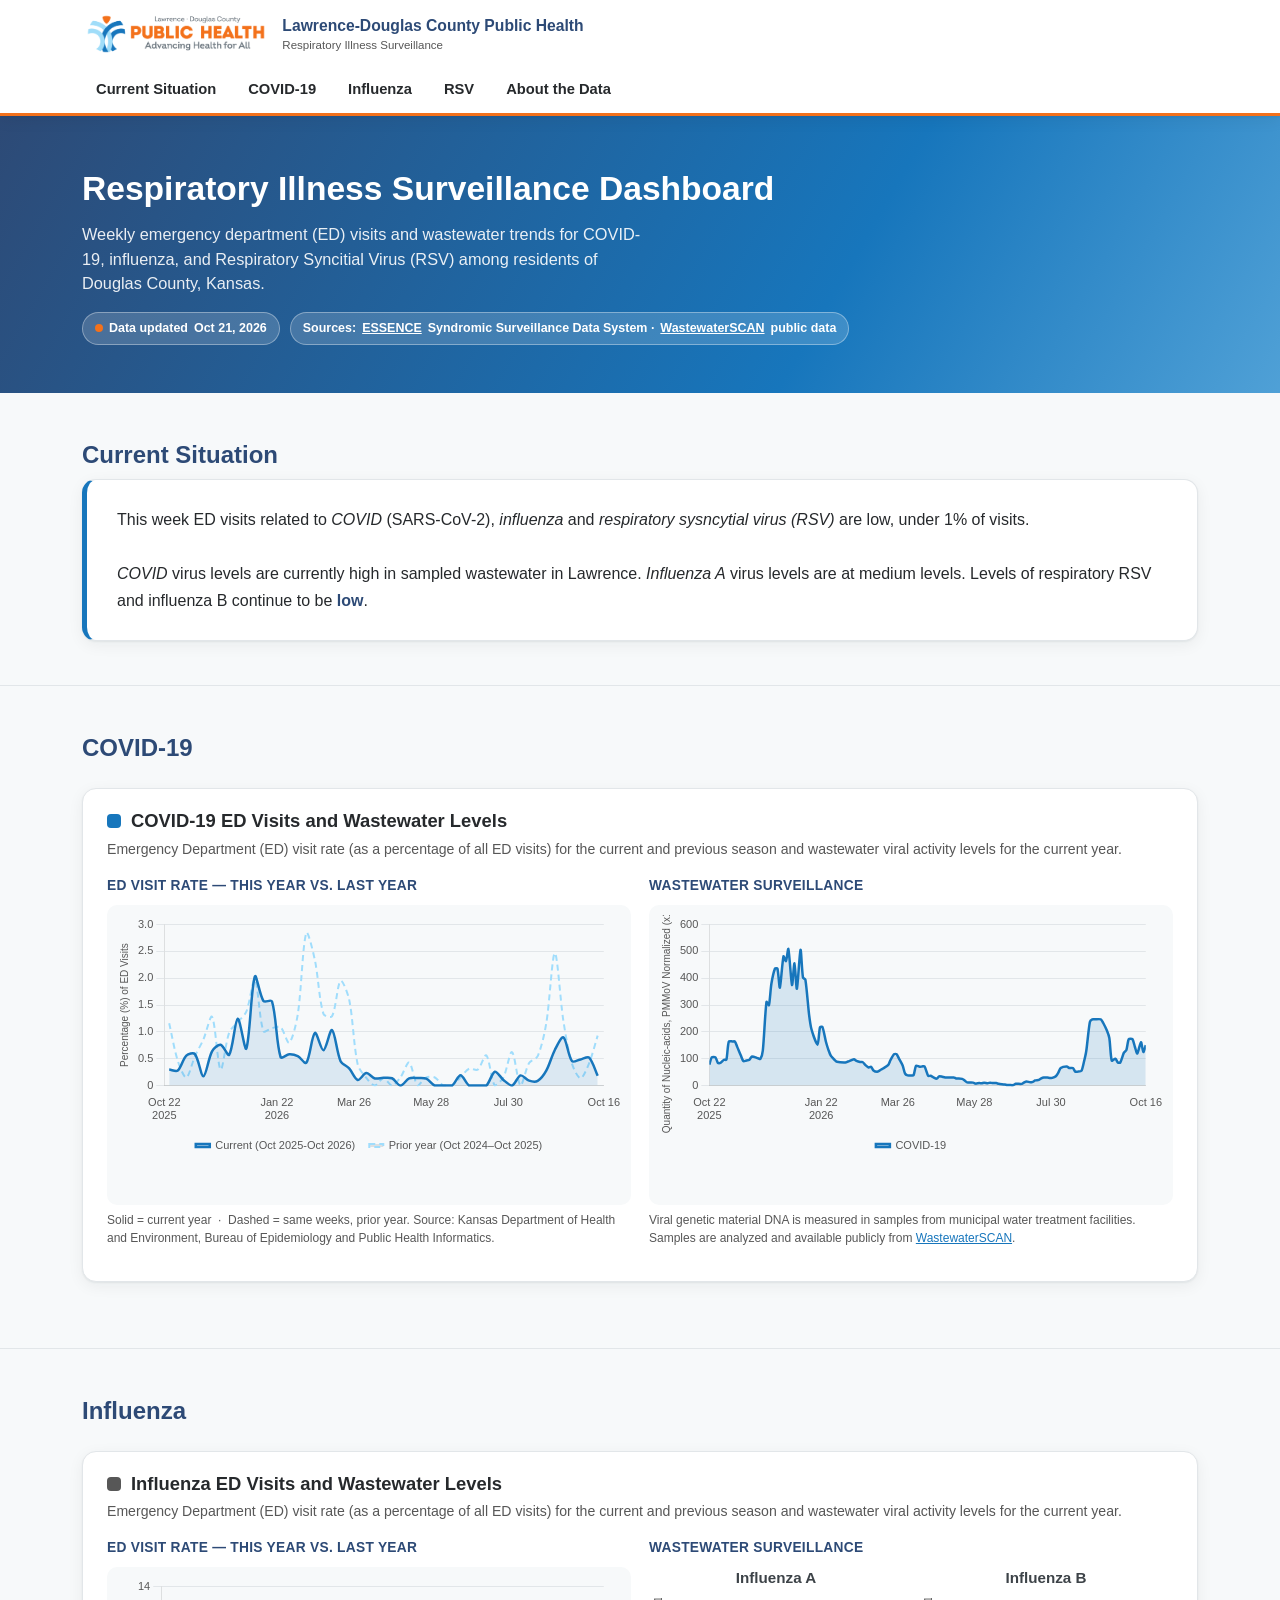
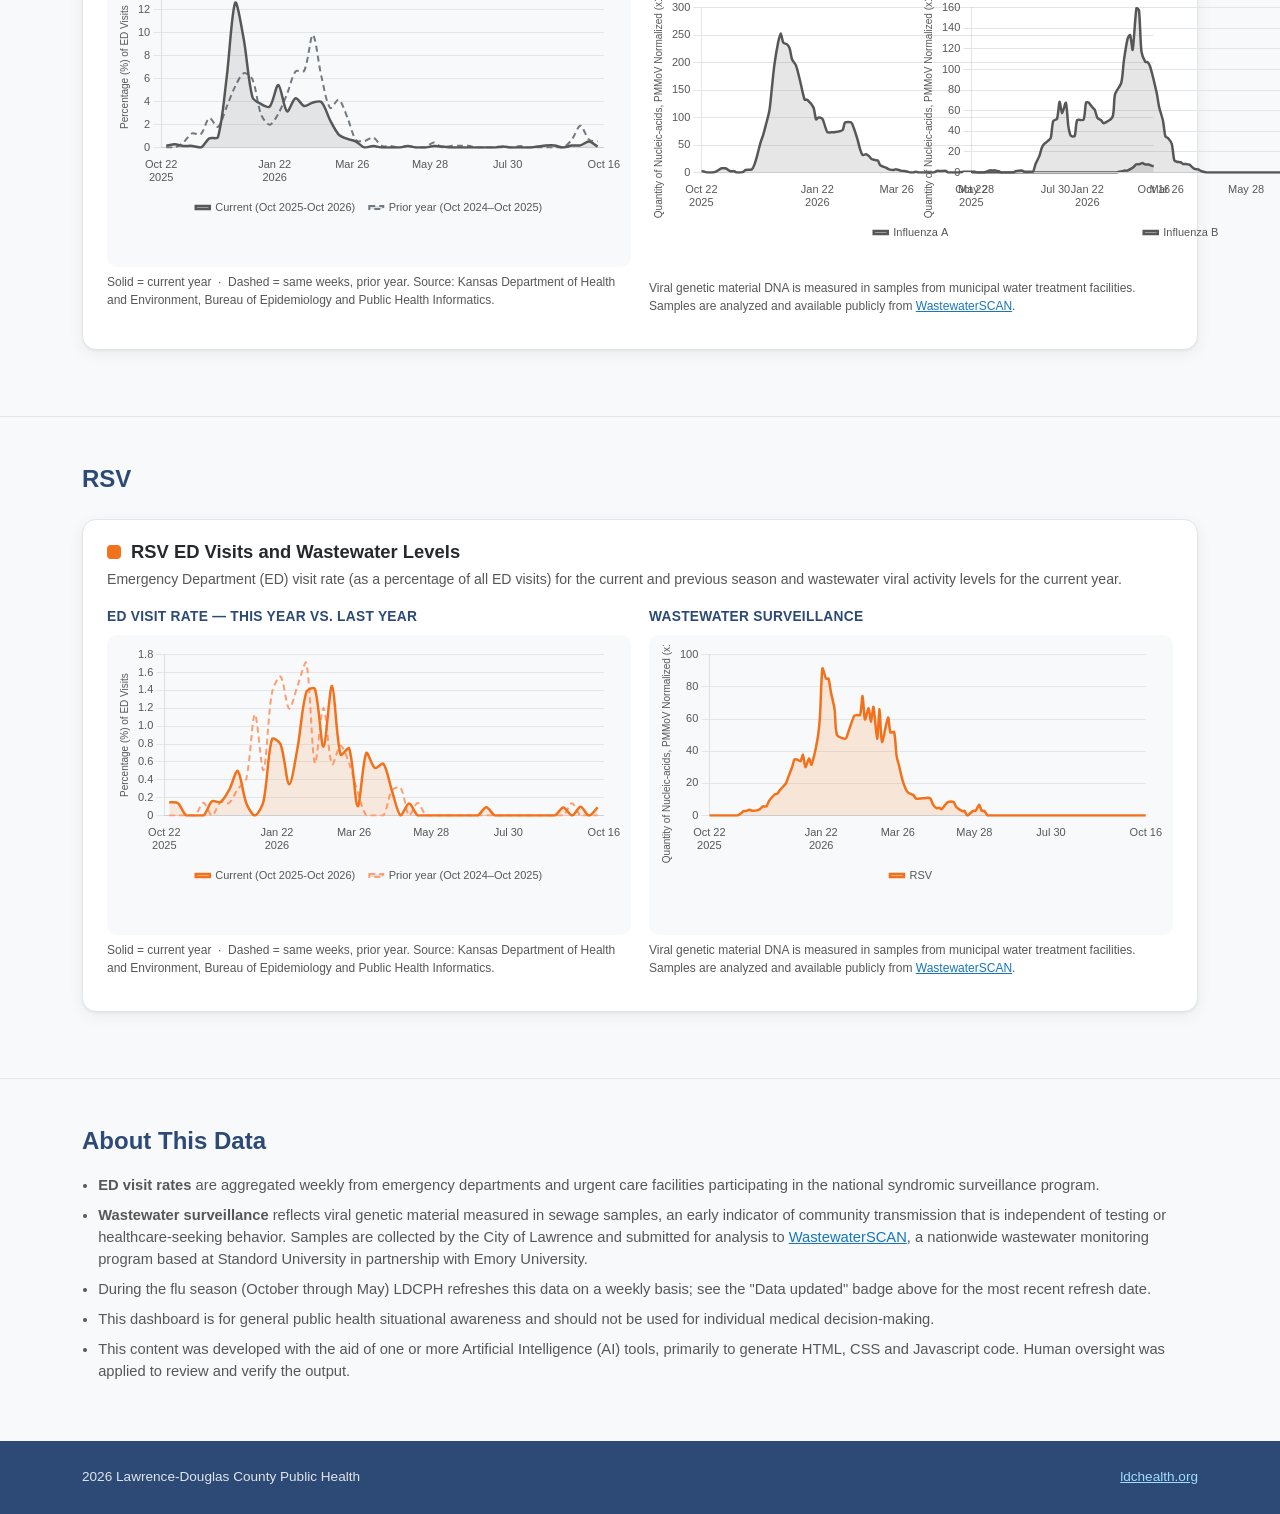
==== commit 8750ea49: "final touches 1" ====
--- a/respiratory/index.html
+++ b/respiratory/index.html
@@ -63,12 +63,12 @@
           <span class="pathogen-card__dot"></span>
           <h3 class="pathogen-card__title">COVID-19 ED Visits and Wastewater Levels</h3>
         </div>
-        <p class="pathogen-card__desc">Emergency Department (ED) visit rate (as a percentage of all ED visits) for the current and previous season and wastewater viral activity levels for the current season.</p>
+        <p class="pathogen-card__desc">Emergency Department (ED) visit rate (as a percentage of all ED visits) for the current and previous season and wastewater viral activity levels for the current year.</p>
         <div class="chart-grid">
           <div class="chart-box">
             <h3>ED Visit Rate — This Year vs. Last Year</h3>
             <div class="chart-wrap"><canvas id="chart-covid-ed"></canvas></div>
-            <p class="legend-note">Solid = current season &nbsp;·&nbsp; Dashed = same weeks, prior year. 
+            <p class="legend-note">Solid = current year &nbsp;·&nbsp; Dashed = same weeks, prior year. 
               Source: Kansas Department of Health and Environment, Bureau of Epidemiology and Public Health Informatics.</p>
           </div>
           <div class="chart-box">
@@ -90,12 +90,12 @@
           <span class="pathogen-card__dot"></span>
           <h3 class="pathogen-card__title">Influenza ED Visits and Wastewater Levels</h3>
         </div>
-        <p class="pathogen-card__desc">Emergency Department (ED) visit rate (as a percentage of all ED visits) for the current and previous season and wastewater viral activity levels for the current season.</p>
+        <p class="pathogen-card__desc">Emergency Department (ED) visit rate (as a percentage of all ED visits) for the current and previous season and wastewater viral activity levels for the current year.</p>
         <div class="chart-grid">
           <div class="chart-box">
             <h3>ED Visit Rate — This Year vs. Last Year</h3>
             <div class="chart-wrap"><canvas id="chart-influenza-ed"></canvas></div>
-            <p class="legend-note">Solid = current season &nbsp;·&nbsp; Dashed = same weeks, prior year. 
+            <p class="legend-note">Solid = current year &nbsp;·&nbsp; Dashed = same weeks, prior year. 
               Source: Kansas Department of Health and Environment, Bureau of Epidemiology and Public Health Informatics.</p>
           </div>
           <div class="chart-box">
@@ -117,12 +117,12 @@
           <span class="pathogen-card__dot"></span>
           <h3 class="pathogen-card__title">RSV ED Visits and Wastewater Levels</h3>
         </div>
-        <p class="pathogen-card__desc">Emergency Department (ED) visit rate (as a percentage of all ED visits) for the current and previous season and wastewater viral activity levels for the current season.</p>
+        <p class="pathogen-card__desc">Emergency Department (ED) visit rate (as a percentage of all ED visits) for the current and previous season and wastewater viral activity levels for the current year.</p>
         <div class="chart-grid">
           <div class="chart-box">
             <h3>ED Visit Rate — This Year vs. Last Year</h3>
             <div class="chart-wrap"><canvas id="chart-rsv-ed"></canvas></div>
-            <p class="legend-note">Solid = current season &nbsp;·&nbsp; Dashed = same weeks, prior year. 
+            <p class="legend-note">Solid = current year &nbsp;·&nbsp; Dashed = same weeks, prior year. 
               Source: Kansas Department of Health and Environment, Bureau of Epidemiology and Public Health Informatics.</p>
           </div>
           <div class="chart-box">
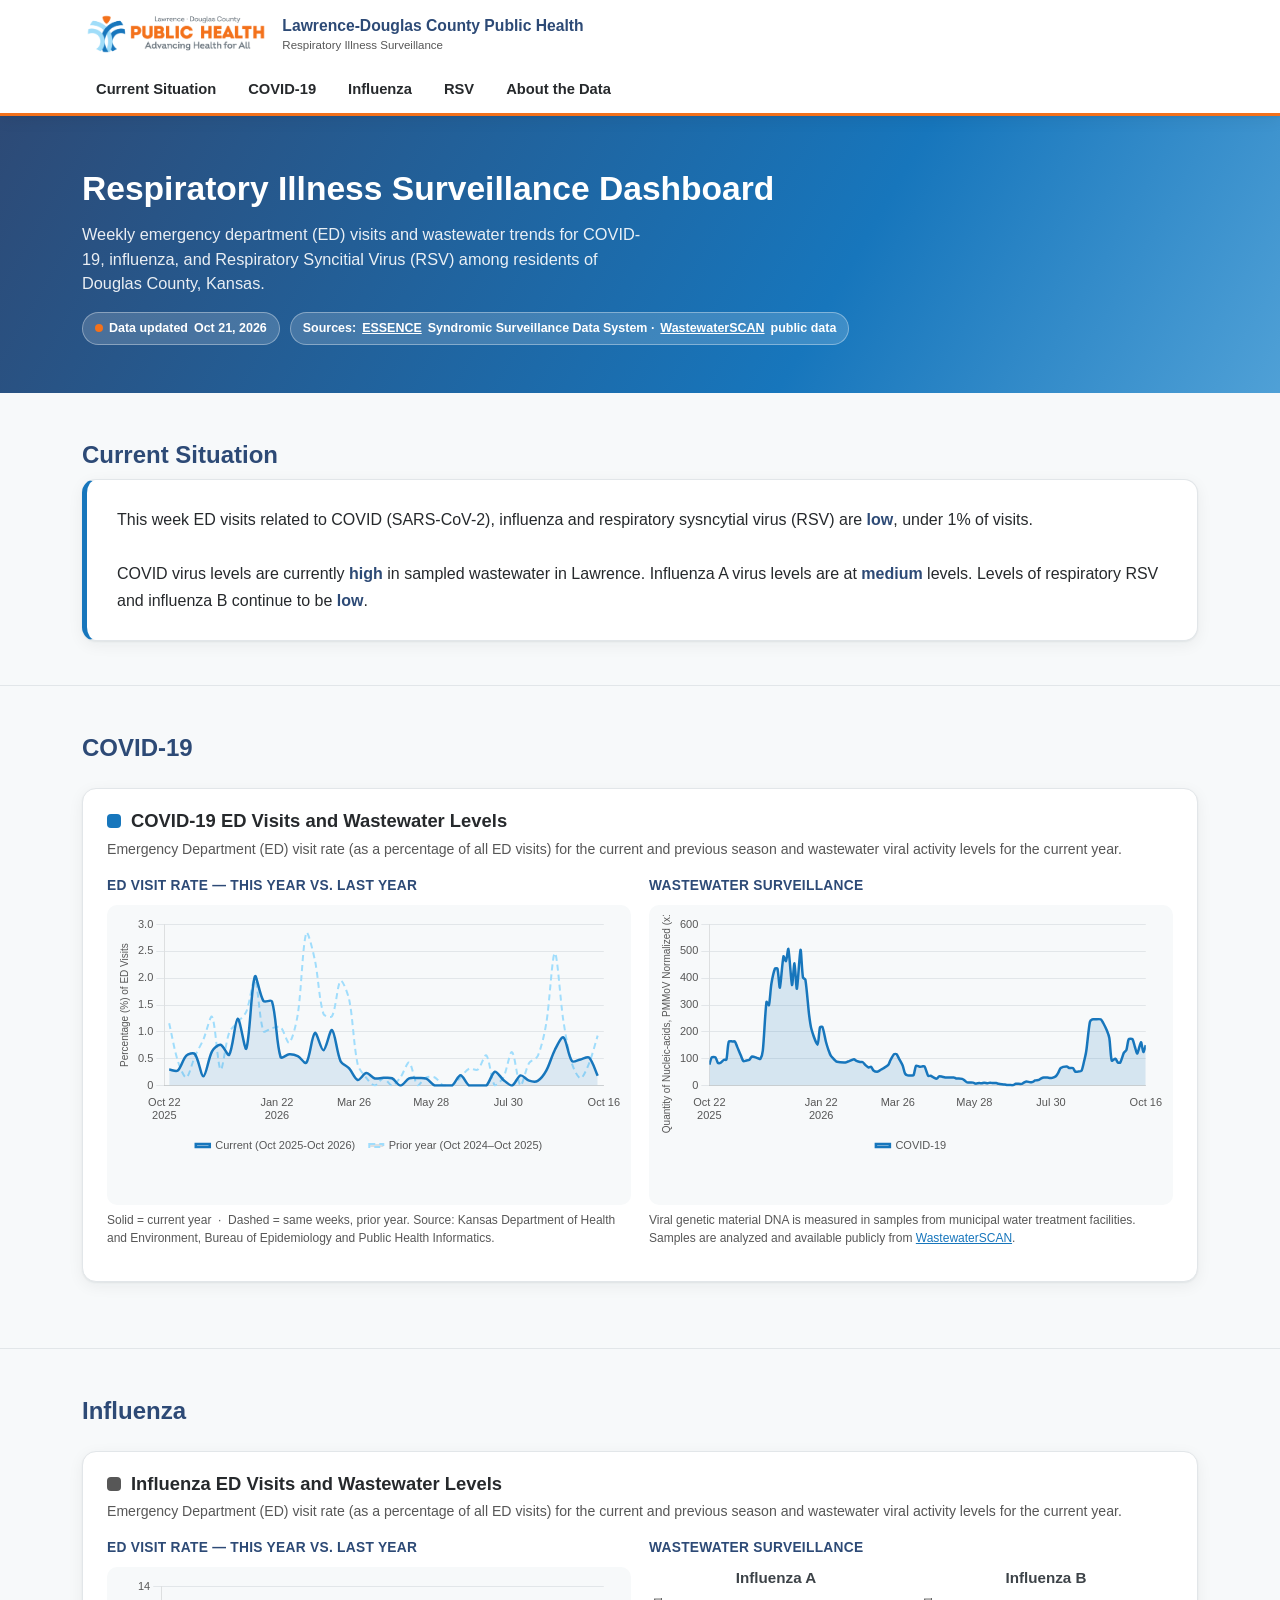
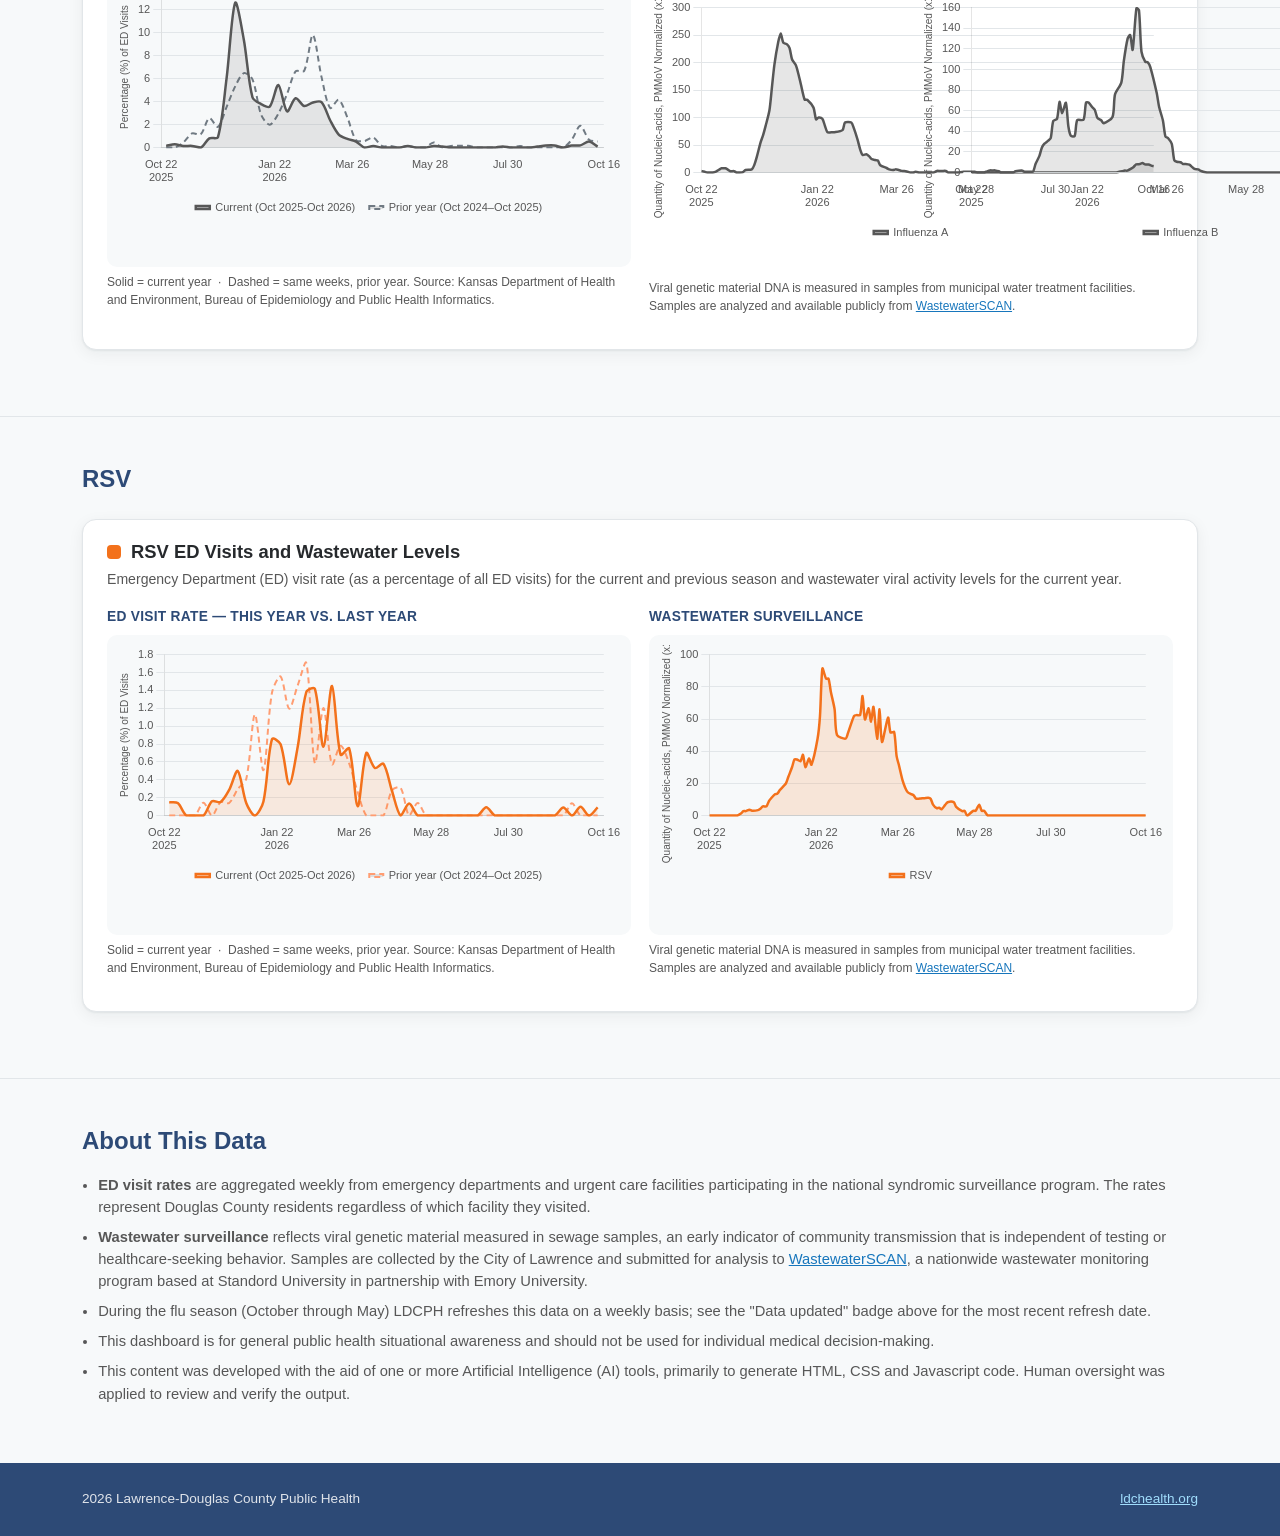
==== commit 091fc7ad: "Final touches 4" ====
--- a/respiratory/index.html
+++ b/respiratory/index.html
@@ -139,7 +139,7 @@
     <div class="container">
       <h2 class="section-title">About This Data</h2>
       <ul class="about-list">
-        <li><strong>ED visit rates</strong> are aggregated weekly from emergency departments and urgent care facilities participating in the national syndromic surveillance program. </li>
+        <li><strong>ED visit rates</strong> are aggregated weekly from emergency departments and urgent care facilities participating in the national syndromic surveillance program. The rates represent Douglas County residents regardless of which facility they visited.</li>
         <li><strong>Wastewater surveillance</strong> reflects viral genetic material measured in sewage samples, an early indicator of community transmission that is independent of testing or healthcare-seeking behavior. Samples are collected by the City of Lawrence and submitted for analysis to <a href="https://data.wastewaterscan.org">WastewaterSCAN</a>, a nationwide wastewater monitoring program based at Standord University in partnership with Emory University.</li>
         <li>During the flu season (October through May) LDCPH refreshes this data on a weekly basis; see the "Data updated" badge above for the most recent refresh date.</li>
         <li>This dashboard is for general public health situational awareness and should not be used for individual medical decision-making.</li>
